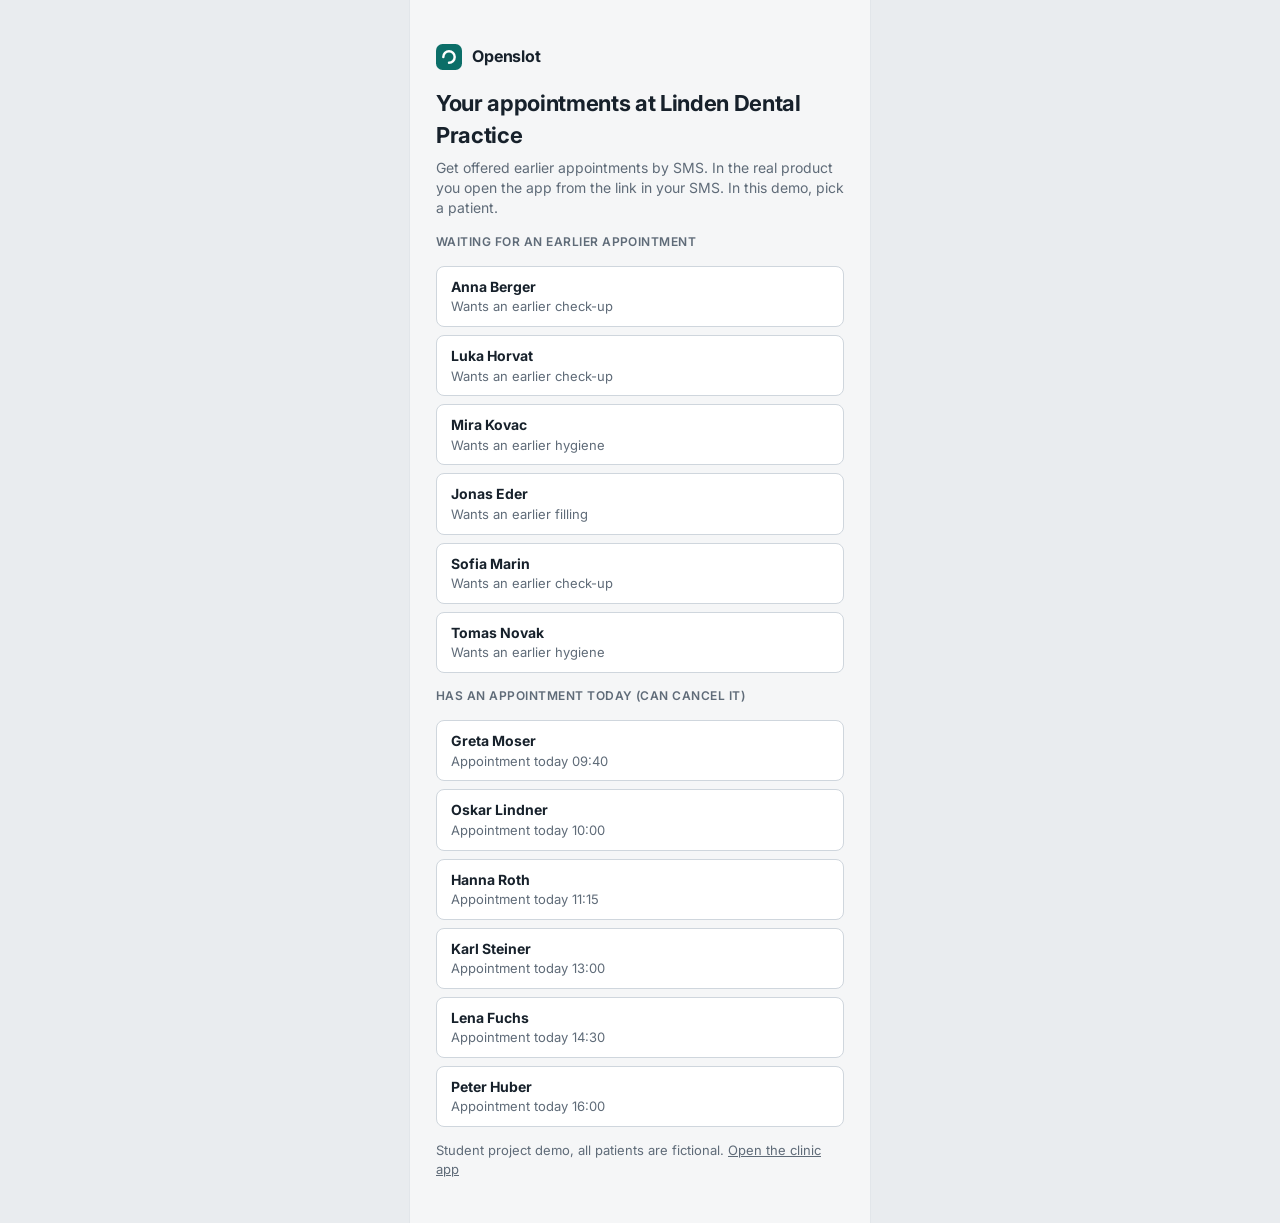
==== patient.html @ 6c864e4a "Openslot v2: staff and patient apps, roles, live sync, offers with expiry, settings, audit log Co-Au" ====
<!doctype html>
<html lang="en">
<head>
  <meta charset="utf-8">
  <meta name="viewport" content="width=device-width, initial-scale=1">
  <title>Openslot · Patient app (demo)</title>
  <meta name="description" content="Openslot patient app demo. All data is fictional.">
  <link rel="icon" href="data:image/svg+xml,%3Csvg xmlns='http://www.w3.org/2000/svg' viewBox='0 0 32 32'%3E%3Crect width='32' height='32' rx='8' fill='%230b6e68'/%3E%3Cpath d='M9 16a7 7 0 1 1 7 7' fill='none' stroke='white' stroke-width='3' stroke-linecap='round'/%3E%3C/svg%3E">
  <link rel="preconnect" href="https://fonts.googleapis.com"><link rel="preconnect" href="https://fonts.gstatic.com" crossorigin>
  <link href="https://fonts.googleapis.com/css2?family=Inter:wght@400;500;600;700&display=swap" rel="stylesheet">
  <link rel="stylesheet" href="styles.css">
</head>
<body class="patient">
  <div id="app"></div>
  <script src="core.js"></script>
  <script src="patient.js"></script>
</body>
</html>
---- styles.css ----
:root{
  --bg:#f5f6f7; --surface:#ffffff; --ink:#17212b; --muted:#5f6b78; --line:#e2e6ea; --line-strong:#cfd6dd;
  --brand:#0b6e68; --brand-ink:#08504c; --brand-bg:#e7f3f1;
  --warn:#8a5200; --warn-bg:#fff3dc; --bad:#a63a2f; --bad-bg:#fdeceb; --ok:#14683a; --ok-bg:#e6f4ea; --info:#1d4ed8; --info-bg:#e8effe;
  --radius:8px; --shadow:0 1px 2px rgba(16,24,40,.05);
  --font:"Inter",system-ui,-apple-system,"Segoe UI",Roboto,Helvetica,Arial,sans-serif;
}
*{box-sizing:border-box}
html,body{margin:0}
body{font-family:var(--font);background:var(--bg);color:var(--ink);font-size:14px;line-height:1.45;-webkit-font-smoothing:antialiased}
h1,h2,h3,p{margin:0}
button{font:inherit;color:inherit}
a{color:inherit}
.muted{color:var(--muted);font-weight:400}
.skip{position:absolute;left:-999px;top:8px;background:var(--ink);color:#fff;padding:8px 12px;border-radius:6px;z-index:100}
.skip:focus{left:8px}
:focus-visible{outline:2px solid var(--brand);outline-offset:2px;border-radius:4px}

/* top bar */
.topbar{height:56px;background:var(--surface);border-bottom:1px solid var(--line);display:flex;align-items:center;justify-content:space-between;padding:0 20px;position:sticky;top:0;z-index:20}
.brand{display:flex;align-items:center;gap:10px;min-width:0}
.logo{width:26px;height:26px;color:var(--brand);flex:none}
.wordmark{font-weight:700;font-size:16px;letter-spacing:-.01em}
.divider{width:1px;height:20px;background:var(--line-strong);margin:0 4px}
.clinic{font-weight:600;white-space:nowrap;overflow:hidden;text-overflow:ellipsis}
.topbar-right{display:flex;align-items:center;gap:12px}
.clock{font-variant-numeric:tabular-nums;color:var(--muted);font-weight:500}
.demo-tag{background:var(--warn-bg);color:var(--warn);border:1px solid #f0d9a8;padding:3px 10px;border-radius:999px;font-size:12px;font-weight:600;white-space:nowrap}

/* layout */
.shell{display:grid;grid-template-columns:220px 1fr;min-height:calc(100vh - 56px)}
.nav{background:var(--surface);border-right:1px solid var(--line);padding:16px 12px;display:flex;flex-direction:column;gap:2px}
.nav a{display:flex;align-items:center;gap:10px;padding:9px 12px;border-radius:var(--radius);text-decoration:none;font-weight:500;color:var(--muted);border-left:3px solid transparent}
.nav a svg{width:18px;height:18px;fill:none;stroke:currentColor;stroke-width:1.8;stroke-linecap:round;stroke-linejoin:round;flex:none}
.nav a:hover{background:#f1f3f5;color:var(--ink)}
.nav a[aria-current="page"]{background:var(--brand-bg);color:var(--brand-ink);border-left-color:var(--brand);font-weight:600}
.nav-note{margin-top:auto;font-size:12px;color:var(--muted);padding:12px 12px 0;border-top:1px solid var(--line)}
main{padding:28px 32px 56px;max-width:1380px;width:100%;outline:none}
.page-head{display:flex;align-items:flex-end;justify-content:space-between;gap:16px;margin-bottom:20px;flex-wrap:wrap}
.page-head h1{font-size:22px;letter-spacing:-.015em;font-weight:700}
.page-head p{color:var(--muted);margin-top:4px;max-width:62ch}

/* components */
.card{background:var(--surface);border:1px solid var(--line);border-radius:var(--radius);box-shadow:var(--shadow)}
.card-head{padding:14px 18px;border-bottom:1px solid var(--line);display:flex;justify-content:space-between;align-items:center;gap:12px}
.card-head h2{font-size:15px;font-weight:600}
.card-body{padding:18px}
.btn{border:1px solid var(--line-strong);background:var(--surface);padding:7px 14px;border-radius:var(--radius);font-weight:600;cursor:pointer;line-height:1.2}
.btn:hover{background:#f4f6f8}
.btn.primary{background:var(--brand);border-color:var(--brand);color:#fff}
.btn.primary:hover{background:var(--brand-ink)}
.btn.danger{color:var(--bad);border-color:#e7b9b4}
.btn.danger:hover{background:var(--bad-bg)}
.btn.ghost{border-color:transparent;color:var(--muted)}
.btn.ghost:hover{background:#eef0f2;color:var(--ink)}
.btn.small{padding:5px 10px;font-size:13px}
.btn[disabled]{opacity:.5;cursor:not-allowed}
.chip{display:inline-flex;align-items:center;gap:5px;padding:2px 9px;border-radius:999px;font-size:12px;font-weight:600;white-space:nowrap}
.chip.ok{background:var(--ok-bg);color:var(--ok)}
.chip.bad{background:var(--bad-bg);color:var(--bad)}
.chip.warn{background:var(--warn-bg);color:var(--warn)}
.chip.info{background:var(--info-bg);color:var(--info)}
.chip.neutral{background:#eef0f2;color:var(--muted)}
.chip.brand{background:var(--brand-bg);color:var(--brand-ink)}

/* tables */
table{border-collapse:collapse;width:100%}
th{text-align:left;font-size:12px;font-weight:600;color:var(--muted);padding:10px 18px;border-bottom:1px solid var(--line);background:#fafbfc;white-space:nowrap}
td{padding:12px 18px;border-bottom:1px solid var(--line);vertical-align:middle}
tr:last-child td{border-bottom:0}
tbody tr.row-sel{background:var(--brand-bg)}
tbody tr.clickable{cursor:pointer}
tbody tr.clickable:hover{background:#f7f9fa}
td.num,th.num{text-align:right;font-variant-numeric:tabular-nums}
.time{font-variant-numeric:tabular-nums;font-weight:600}
.dim{color:var(--muted)}
.table-wrap{overflow-x:auto}

/* today layout */
.split{display:grid;grid-template-columns:minmax(0,1fr) 420px;gap:20px;align-items:start}
.panel{position:sticky;top:76px}
.empty{padding:36px 24px;text-align:center;color:var(--muted)}
.empty h3{color:var(--ink);font-size:15px;margin-bottom:6px}
.slot-summary{display:grid;grid-template-columns:repeat(3,1fr);gap:12px;padding:16px 18px;border-bottom:1px solid var(--line)}
.kv span{display:block;font-size:12px;color:var(--muted);font-weight:500}
.kv strong{font-size:15px}
.section-title{font-size:12px;font-weight:600;color:var(--muted);text-transform:uppercase;letter-spacing:.04em;padding:14px 18px 8px}
.cand{display:grid;grid-template-columns:28px 1fr;gap:12px;padding:12px 18px;border-top:1px solid var(--line)}
.cand:first-of-type{border-top:0}
.rank{width:26px;height:26px;border-radius:50%;background:var(--brand-bg);color:var(--brand-ink);display:grid;place-items:center;font-weight:700;font-size:13px}
.cand.out .rank{background:#eef0f2;color:var(--muted)}
.cand-name{font-weight:600;display:flex;gap:8px;align-items:center;flex-wrap:wrap}
.cand-meta{color:var(--muted);font-size:13px;margin-top:2px}
.checks{display:flex;gap:6px;flex-wrap:wrap;margin-top:8px}
.panel-actions{padding:14px 18px;border-top:1px solid var(--line);display:flex;gap:10px;flex-wrap:wrap;background:#fafbfc;border-radius:0 0 var(--radius) var(--radius)}
.banner{margin:16px 18px;padding:12px 14px;border-radius:var(--radius);font-weight:500}
.banner.ok{background:var(--ok-bg);color:var(--ok)}
.banner.bad{background:var(--bad-bg);color:var(--bad)}
.banner.info{background:var(--info-bg);color:var(--info)}
.timeline{list-style:none;margin:0;padding:6px 18px 16px}
.timeline li{display:grid;grid-template-columns:52px 1fr;gap:8px;padding:6px 0;font-size:13px}
.timeline .t{color:var(--muted);font-variant-numeric:tabular-nums}

/* phone */
.phone-wrap{padding:18px;display:flex;justify-content:center;background:#fafbfc;border-bottom:1px solid var(--line)}
.phone{width:260px;background:#101820;border-radius:30px;padding:12px 10px 18px;box-shadow:0 8px 24px rgba(16,24,40,.18)}
.phone-notch{width:70px;height:6px;background:#2a3541;border-radius:4px;margin:0 auto 10px}
.phone-screen{background:#f2f4f6;border-radius:20px;padding:14px 12px;min-height:180px}
.phone-from{font-size:11px;color:var(--muted);text-align:center;margin-bottom:8px}
.sms{background:#fff;border:1px solid var(--line);border-radius:14px 14px 14px 4px;padding:10px 12px;font-size:13px;line-height:1.4}
.sms.reply{background:var(--brand);color:#fff;border-color:var(--brand);border-radius:14px 14px 4px 14px;margin:8px 0 0 36px;text-align:right}
.sms.reply.no{background:#5f6b78;border-color:#5f6b78}

/* rules */
.rule{display:grid;grid-template-columns:36px 1fr auto;gap:14px;align-items:center;padding:16px 18px;border-top:1px solid var(--line)}
.rule:first-child{border-top:0}
.rule .n{width:28px;height:28px;border-radius:50%;background:var(--brand-bg);color:var(--brand-ink);display:grid;place-items:center;font-weight:700}
.rule.off .n{background:#eef0f2;color:var(--muted)}
.rule h3{font-size:14.5px;font-weight:600}
.rule p{color:var(--muted);margin-top:2px;max-width:60ch}
.rule-ctrl{display:flex;gap:6px;align-items:center}
.switch{position:relative;width:38px;height:22px;flex:none}
.switch input{position:absolute;inset:0;opacity:0;margin:0;cursor:pointer}
.switch span{position:absolute;inset:0;background:#cdd4db;border-radius:999px;transition:background .15s}
.switch span::after{content:"";position:absolute;top:3px;left:3px;width:16px;height:16px;background:#fff;border-radius:50%;transition:transform .15s;box-shadow:0 1px 2px rgba(0,0,0,.2)}
.switch input:checked + span{background:var(--brand)}
.switch input:checked + span::after{transform:translateX(16px)}
.switch input:focus-visible + span{outline:2px solid var(--brand);outline-offset:2px}
.fixed-list{list-style:none;margin:0;padding:6px 18px 14px}
.fixed-list li{padding:8px 0;display:flex;gap:10px;align-items:flex-start;border-top:1px solid var(--line)}
.fixed-list li:first-child{border-top:0}
.tick{color:var(--brand);font-weight:700}
.two-col{display:grid;grid-template-columns:minmax(0,1.5fr) minmax(0,1fr);gap:20px;align-items:start}
.two-col.even{grid-template-columns:minmax(0,1fr) minmax(0,1fr)}
.log td{white-space:nowrap}

/* availability grid */
.mini{display:inline-grid;grid-template-columns:repeat(5,14px);gap:3px}
.mini i{display:block;width:14px;height:14px;border-radius:3px;background:#e7eaee}
.mini i.on{background:var(--brand)}
.mini-legend{display:flex;gap:6px;font-size:11px;color:var(--muted)}
.avail{display:grid;grid-template-columns:90px repeat(5,1fr);gap:6px;align-items:center}
.avail .h{font-size:12px;font-weight:600;color:var(--muted);text-align:center}
.avail .r{font-size:13px;font-weight:500}
.avail .r small{display:block;color:var(--muted);font-weight:400;font-size:11px}
.avail button{height:36px;border-radius:6px;border:1px solid var(--line-strong);background:#fff;cursor:pointer;font-weight:600;color:var(--muted)}
.avail button[aria-pressed="true"]{background:var(--brand);border-color:var(--brand);color:#fff}
.field{display:flex;flex-direction:column;gap:6px;margin-top:18px}
.field label{font-weight:600;font-size:13px}
select,input[type=search]{font:inherit;padding:8px 10px;border:1px solid var(--line-strong);border-radius:var(--radius);background:#fff;min-width:0}
.toolbar{display:flex;gap:10px;flex-wrap:wrap;align-items:center;padding:12px 18px;border-bottom:1px solid var(--line)}
.seg{display:inline-flex;border:1px solid var(--line-strong);border-radius:var(--radius);overflow:hidden}
.seg button{border:0;background:#fff;padding:6px 12px;cursor:pointer;font-weight:500;color:var(--muted);border-right:1px solid var(--line-strong)}
.seg button:last-child{border-right:0}
.seg button[aria-pressed="true"]{background:var(--brand-bg);color:var(--brand-ink);font-weight:600}

/* drawer */
.scrim{position:fixed;inset:0;background:rgba(16,24,40,.35);z-index:40}
.drawer{position:fixed;right:0;top:0;bottom:0;width:min(520px,100%);background:#fff;z-index:50;box-shadow:-8px 0 24px rgba(16,24,40,.15);display:flex;flex-direction:column}
.drawer-head{padding:18px 22px;border-bottom:1px solid var(--line);display:flex;justify-content:space-between;gap:12px;align-items:flex-start}
.drawer-head h2{font-size:17px}
.drawer-body{padding:20px 22px;overflow:auto;flex:1}
.drawer-foot{padding:14px 22px;border-top:1px solid var(--line);display:flex;justify-content:flex-end;gap:10px}
.note{font-size:13px;color:var(--muted);margin-top:14px}

/* recovery */
.kpis{display:grid;grid-template-columns:repeat(6,minmax(0,1fr));gap:14px;margin-bottom:20px}
.kpi{padding:16px 18px}
.kpi span{display:block;font-size:12px;color:var(--muted);font-weight:500}
.kpi strong{display:block;font-size:26px;letter-spacing:-.02em;margin-top:4px;font-variant-numeric:tabular-nums}
.kpi small{color:var(--muted);font-size:12px}
.chart{padding:8px 18px 18px}
.chart svg{width:100%;height:auto;display:block}
.chart text{font-family:var(--font)}

@media (max-width:1180px){
  .kpis{grid-template-columns:repeat(3,minmax(0,1fr))}
  .split{grid-template-columns:1fr}
  .panel{position:static}
  .two-col{grid-template-columns:1fr}
}
@media (max-width:820px){
  .shell{grid-template-columns:1fr}
  .nav{flex-direction:row;overflow-x:auto;border-right:0;border-bottom:1px solid var(--line);padding:8px 10px}
  .nav a{border-left:0;border-bottom:3px solid transparent;border-radius:6px;white-space:nowrap}
  .nav a[aria-current="page"]{border-bottom-color:var(--brand)}
  .nav-note{display:none}
  main{padding:20px 16px 48px}
  .topbar{padding:0 14px}
  .clinic,.divider,.clock{display:none}
  .kpis{grid-template-columns:repeat(2,minmax(0,1fr))}
  .demo-tag{font-size:11px;padding:3px 8px}
  .rule{grid-template-columns:32px 1fr}
  .rule-ctrl{grid-column:2}
}
@media (prefers-reduced-motion:reduce){*{transition:none!important}}

/* ---------- v2 additions ---------- */
input[type=email],input[type=password],input[type=text],input:not([type]),textarea{font:inherit;padding:9px 11px;border:1px solid var(--line-strong);border-radius:var(--radius);background:#fff;width:100%;min-width:0}
textarea{resize:vertical}
.btn.block{display:block;width:100%}
.btn.big{padding:12px 18px;font-size:15px}
.nowrap{white-space:nowrap}
.plain{margin:0;padding-left:18px;color:var(--ink)}.plain li{margin:6px 0}
.switch-row{display:flex;gap:12px;align-items:flex-start;cursor:pointer;font-weight:500}
.switch-row .switch{margin-top:2px}
.tool-row{display:flex;gap:8px;flex-wrap:wrap;margin:14px 0 6px}
.drawer.small{width:min(380px,100%)}
.banner.warn{background:var(--warn-bg);color:var(--warn)}
.page-head + .banner{margin:0 0 18px}
.form{display:flex;flex-direction:column;gap:2px}

/* login */
.login{min-height:100vh;display:grid;place-items:center;padding:24px;background:linear-gradient(180deg,#eef3f3,#f5f6f7)}
.login-card,.pt-login{background:#fff;border:1px solid var(--line);border-radius:12px;box-shadow:0 10px 30px rgba(16,24,40,.08);padding:32px;width:min(440px,100%)}
.login-card h1,.pt-login h1{font-size:22px;letter-spacing:-.015em;margin:18px 0 6px}
.login-brand{display:flex;align-items:center;gap:10px}
.login form{display:flex;flex-direction:column;gap:8px;margin-top:20px}
.login form label{font-weight:600;font-size:13px;margin-top:6px}
.login form .btn{margin-top:14px}
.demo-accounts{margin-top:24px;padding-top:6px;border-top:1px solid var(--line)}
.acct{display:flex;flex-direction:column;align-items:flex-start;width:100%;text-align:left;padding:10px 14px;border:1px solid var(--line-strong);border-radius:var(--radius);background:#fff;cursor:pointer;margin-top:8px}
.acct:hover{background:var(--brand-bg);border-color:var(--brand)}
.acct span{color:var(--muted);font-size:13px}

/* topbar user */
.user{display:flex;align-items:center;gap:10px;padding-left:12px;border-left:1px solid var(--line)}
.avatar{width:30px;height:30px;border-radius:50%;background:var(--brand-bg);color:var(--brand-ink);display:grid;place-items:center;font-weight:700;font-size:12px}
.user-t{display:flex;flex-direction:column;line-height:1.2}.user-t strong{font-size:13px}.user-t span{font-size:12px;color:var(--muted)}
.badge{margin-left:auto;background:var(--warn);color:#fff;border-radius:999px;font-size:11px;font-weight:700;padding:1px 7px}

/* tiles */
.tiles{display:grid;grid-template-columns:repeat(4,minmax(0,1fr));gap:14px;margin-bottom:18px}
.tile{padding:14px 18px;display:flex;justify-content:space-between;align-items:center}
.tile span{color:var(--muted);font-weight:500}.tile strong{font-size:24px;font-variant-numeric:tabular-nums}
.tile.hot{border-color:#e9c98d;background:var(--warn-bg)}

/* schedule */
.sched-card .card-head{border-bottom:1px solid var(--line)}
.sched{display:grid;grid-template-columns:52px 1fr 1fr;padding:0 12px 14px}
.sched-head{height:34px;display:flex;align-items:center;justify-content:center;font-weight:600;font-size:13px;color:var(--muted)}
.sched-body{position:relative;border-left:1px solid var(--line)}
.sched-axis .sched-body{border-left:0}
.sched-axis span{position:absolute;right:8px;font-size:11px;color:var(--muted);font-variant-numeric:tabular-nums}
.hline{position:absolute;left:0;right:0;border-top:1px solid #eef0f2}
.sched-col{min-width:0}
.blk{position:absolute;left:6px;right:6px;border:1px solid var(--line-strong);border-left:4px solid var(--info);background:#fff;border-radius:6px;padding:3px 8px;text-align:left;cursor:pointer;display:flex;flex-direction:row;gap:8px;align-items:flex-start;overflow:hidden;line-height:1.25}
.blk-main{display:flex;flex-direction:column;min-width:0}
.blk:hover{background:#f7f9fb}
.blk-t{font-size:11px;color:var(--muted);font-variant-numeric:tabular-nums;font-weight:600}
.blk-n{font-weight:600;font-size:13px;white-space:nowrap;overflow:hidden;text-overflow:ellipsis}
.blk-s{font-size:12px;color:var(--muted);white-space:nowrap;overflow:hidden;text-overflow:ellipsis}
.blk.done{background:#f3f4f6;border-left-color:#aab2bb;color:var(--muted)}
.blk.cancelled{background:var(--warn-bg);border-color:#e9c98d;border-left-color:var(--warn)}
.blk.cancelled.pending{background:var(--info-bg);border-color:#b8c9f5;border-left-color:var(--info)}
.blk.refilled{background:var(--ok-bg);border-color:#b6dcc3;border-left-color:var(--ok)}
.blk.unfilled{background:var(--bad-bg);border-color:#efc4c0;border-left-color:var(--bad)}
.blk.sel{outline:2px solid var(--brand);outline-offset:1px}
.nowline{position:absolute;left:-4px;right:0;border-top:2px solid #d4503f;z-index:3;pointer-events:none}
.sched-axis .nowpill{background:#d4503f;color:#fff;font-size:10px;font-weight:700;padding:1px 5px;border-radius:4px;right:4px;z-index:4}
.offers{list-style:none;margin:0;padding:0 18px 8px}
.offers li{display:flex;justify-content:space-between;gap:10px;padding:9px 0;border-top:1px solid var(--line);flex-wrap:wrap}
.offers li:first-child{border-top:0}
.sms-peek{padding:0 18px 6px}
.sms-peek .sms{margin-top:6px}

/* modal and forms */
.modal{position:fixed;left:50%;top:50%;transform:translate(-50%,-50%);width:min(460px,calc(100% - 24px));background:#fff;border-radius:12px;z-index:50;padding:24px;box-shadow:0 20px 50px rgba(16,24,40,.25)}
.modal h2{font-size:18px;margin-bottom:14px}
.modal form{display:flex;flex-direction:column;gap:8px}
.modal label{font-weight:600;font-size:13px}
fieldset{border:1px solid var(--line);border-radius:var(--radius);padding:8px 12px;margin:6px 0}
legend{font-weight:600;font-size:13px;padding:0 6px}
label.check{display:flex;gap:8px;align-items:flex-start;font-weight:500;margin:4px 0}
label.check input{margin-top:3px}
label.consent{background:var(--brand-bg);padding:10px 12px;border-radius:var(--radius);margin-top:6px}
.modal-foot{display:flex;justify-content:flex-end;gap:10px;margin-top:16px}
.toast{position:fixed;left:50%;bottom:24px;transform:translateX(-50%);background:var(--ink);color:#fff;padding:10px 18px;border-radius:999px;font-weight:500;z-index:80;box-shadow:0 8px 24px rgba(16,24,40,.3)}

/* patient app */
body.patient{background:#e9ecef}
.pt-wrap{max-width:460px;margin:0 auto;min-height:100vh;background:var(--bg);display:flex;flex-direction:column;box-shadow:0 0 0 1px var(--line)}
.pt-top{height:54px;background:#fff;border-bottom:1px solid var(--line);display:flex;align-items:center;justify-content:space-between;padding:0 14px;position:sticky;top:0;z-index:10}
.pt-main{padding:18px 16px 96px;flex:1}
.pt-h{font-size:22px;letter-spacing:-.015em;margin-bottom:12px}
.pt-card{background:#fff;border:1px solid var(--line);border-radius:12px;padding:16px;margin-bottom:12px;box-shadow:var(--shadow)}
.pt-card h3{font-size:16px;margin:8px 0 4px}
.pt-card p{margin:4px 0;color:var(--ink)}
.pt-card.offer{border:2px solid var(--brand);background:linear-gradient(#fff,#f3faf9)}
.pt-card.ok{background:var(--ok-bg);border-color:#b6dcc3}
.pt-actions{display:flex;gap:10px;flex-wrap:wrap;margin-top:14px}
.pt-actions .btn.big{flex:1;min-width:140px}
.countdown{color:var(--warn)}
.days{display:flex;gap:6px;margin:6px 0 12px}
.days span{padding:3px 9px;border-radius:999px;background:#eef0f2;color:var(--muted);font-size:12px;font-weight:600}
.days span.on{background:var(--brand-bg);color:var(--brand-ink)}
.pt-tabs{position:fixed;bottom:0;left:50%;transform:translateX(-50%);width:min(460px,100%);background:#fff;border-top:1px solid var(--line);display:flex;z-index:20}
.pt-tabs a{flex:1;display:flex;flex-direction:column;align-items:center;gap:3px;padding:9px 4px 11px;text-decoration:none;color:var(--muted);font-size:11.5px;font-weight:600}
.pt-tabs a svg{width:22px;height:22px;fill:none;stroke:currentColor;stroke-width:1.8;stroke-linecap:round;stroke-linejoin:round}
.pt-tabs a[aria-current="page"]{color:var(--brand-ink)}
.sms-row{margin-bottom:14px}
.sms-row .dim{display:block;font-size:12px;margin-bottom:4px}
.sms-row .btn{margin-top:8px}
.pt-login{margin:24px auto;box-shadow:none;border:0;background:transparent;padding:20px 16px}
.pt-wrap .avail{grid-template-columns:78px repeat(5,1fr)}
.pt-wrap .avail button{height:44px}
.muted{color:var(--muted)}

@media (max-width:1180px){.tiles{grid-template-columns:repeat(2,minmax(0,1fr))}}
@media (max-width:820px){.user-t{display:none}.sched{grid-template-columns:44px 1fr 1fr;padding:0 6px 10px}}

a.btn{text-decoration:none;display:inline-block}
@media (max-width:820px){.topbar .demo-tag{display:none}.topbar-right{gap:6px}.topbar .btn{white-space:nowrap}.wordmark{white-space:nowrap}}
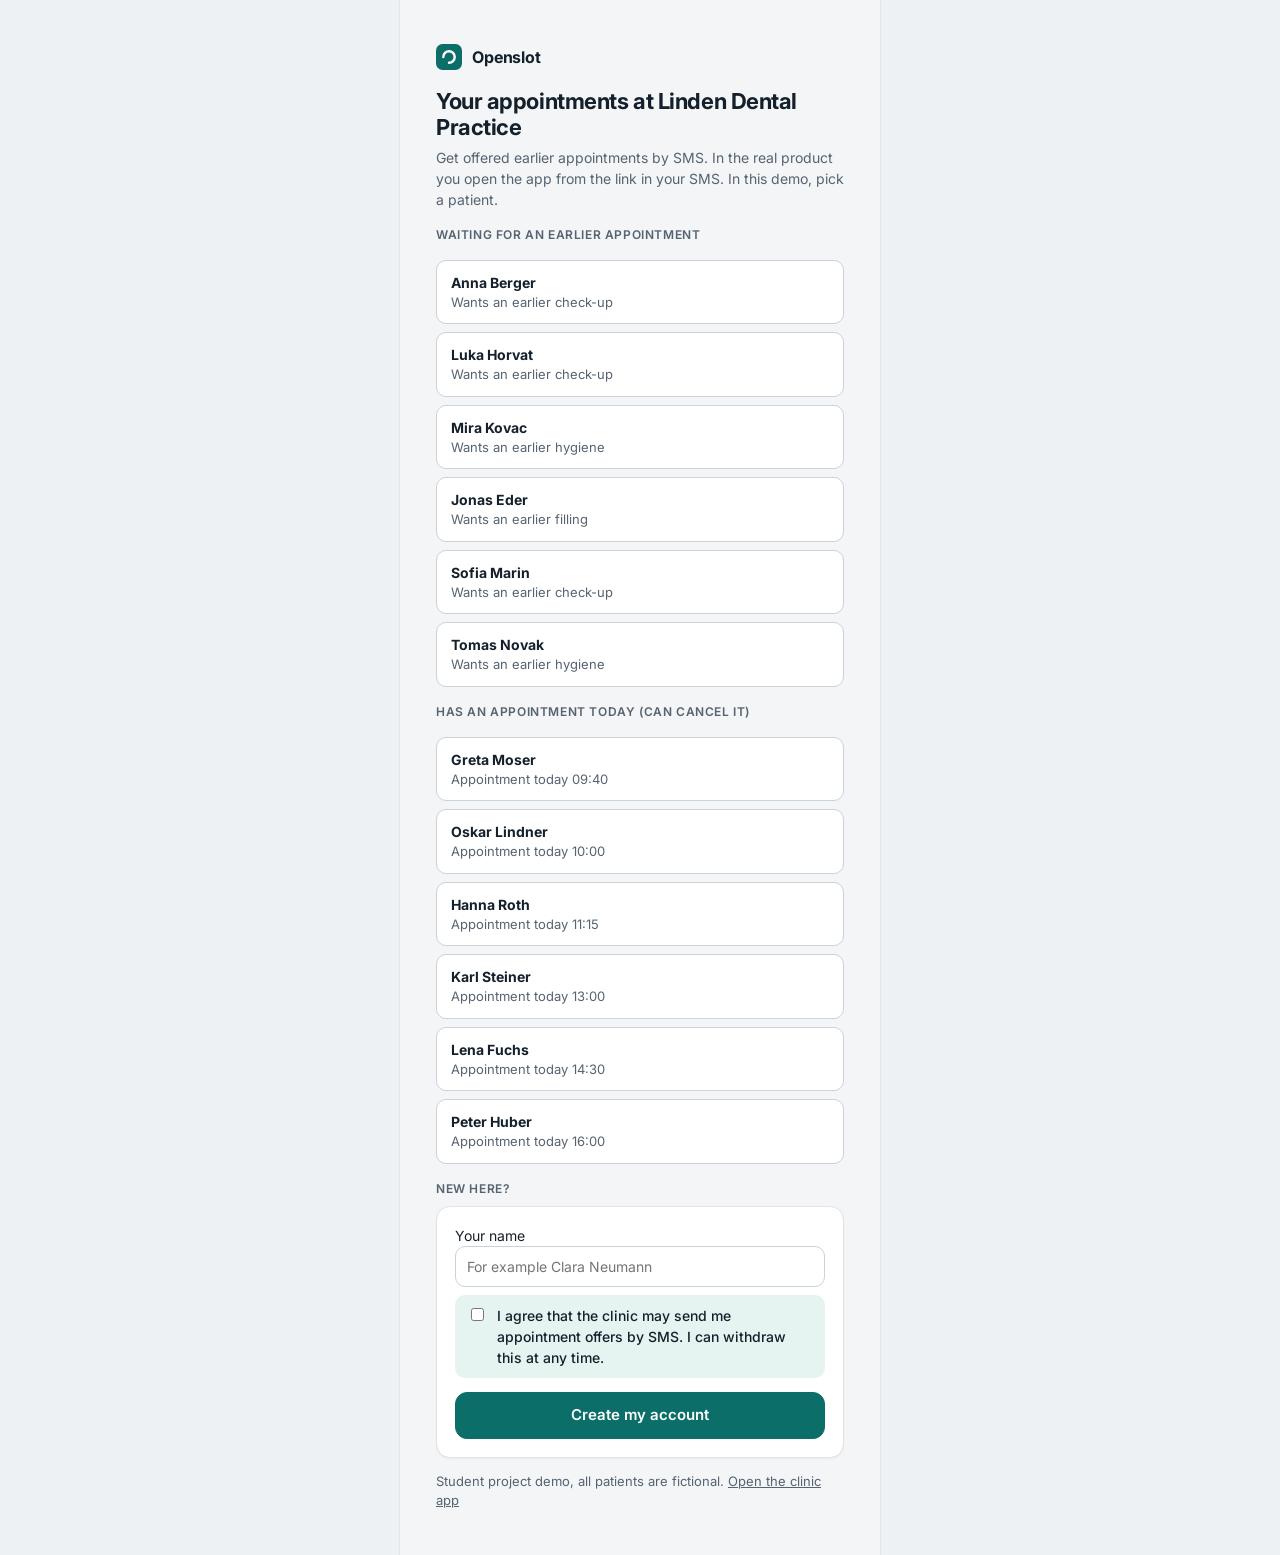
==== commit a1ef86e1: "Openslot v5: design system with dark mode, progress stepper, live-change highlight, phone tab bar, t" ====
--- a/patient.html
+++ b/patient.html
@@ -2,7 +2,9 @@
 <html lang="en">
 <head>
   <meta charset="utf-8">
-  <meta name="viewport" content="width=device-width, initial-scale=1">
+  <meta name="viewport" content="width=device-width, initial-scale=1, viewport-fit=cover">
+  <meta name="theme-color" content="#0b6e68">
+  <script>try{var t=localStorage.getItem('openslot-theme');if(t)document.documentElement.dataset.theme=t}catch(e){}</script>
   <title>Openslot · Patient app (demo)</title>
   <meta name="description" content="Openslot patient app demo. All data is fictional.">
   <link rel="icon" href="data:image/svg+xml,%3Csvg xmlns='http://www.w3.org/2000/svg' viewBox='0 0 32 32'%3E%3Crect width='32' height='32' rx='8' fill='%230b6e68'/%3E%3Cpath d='M9 16a7 7 0 1 1 7 7' fill='none' stroke='white' stroke-width='3' stroke-linecap='round'/%3E%3C/svg%3E">
@@ -12,6 +14,7 @@
 </head>
 <body class="patient">
   <div id="app"></div>
+  <script src="config.js"></script>
   <script src="core.js"></script>
   <script src="patient.js"></script>
 </body>
--- a/styles.css
+++ b/styles.css
@@ -1,313 +1,429 @@
+/* Openslot demo styles. Tokens first, then base, layout, components, patient app, responsive, dark mode. */
 :root{
-  --bg:#f5f6f7; --surface:#ffffff; --ink:#17212b; --muted:#5f6b78; --line:#e2e6ea; --line-strong:#cfd6dd;
-  --brand:#0b6e68; --brand-ink:#08504c; --brand-bg:#e7f3f1;
-  --warn:#8a5200; --warn-bg:#fff3dc; --bad:#a63a2f; --bad-bg:#fdeceb; --ok:#14683a; --ok-bg:#e6f4ea; --info:#1d4ed8; --info-bg:#e8effe;
-  --radius:8px; --shadow:0 1px 2px rgba(16,24,40,.05);
+  --bg:#f3f5f6; --surface:#ffffff; --surface-2:#f8f9fa; --surface-3:#eef1f3;
+  --ink:#14202b; --muted:#566371; --line:#e1e5e9; --line-strong:#cbd2d9;
+  --brand:#0b6e68; --brand-strong:#084f4b; --brand-soft:#e5f3f1; --on-brand:#ffffff;
+  --info:#1d4ed8; --info-soft:#e8effe; --ok:#12733b; --ok-soft:#e3f4ea; --warn:#8a5200; --warn-soft:#fff3dc; --bad:#b3392e; --bad-soft:#fdecea;
+  --warn-line:#ecd29b; --info-line:#bccbf3; --ok-line:#b4dcc3; --bad-line:#f0c3be;
+  --now:#d4503f; --chart:#8fc4bf; --chart-live:#0b6e68;
+  --r-sm:6px; --r:10px; --r-lg:14px;
+  --shadow:0 1px 2px rgba(16,24,40,.05); --shadow-lg:0 12px 32px rgba(16,24,40,.16);
   --font:"Inter",system-ui,-apple-system,"Segoe UI",Roboto,Helvetica,Arial,sans-serif;
-}
+  --ease:cubic-bezier(.2,.7,.2,1);
+  color-scheme:light;
+}
+@media (prefers-color-scheme:dark){:root:not([data-theme="light"]){
+  --bg:#0e1418; --surface:#151d23; --surface-2:#1a242b; --surface-3:#212d35;
+  --ink:#e8edf1; --muted:#97a5b1; --line:#25313a; --line-strong:#364652;
+  --brand:#3bb8ac; --brand-strong:#66d3c8; --brand-soft:#123532; --on-brand:#04201d;
+  --info:#8aa9ff; --info-soft:#17244a; --ok:#5fcf8c; --ok-soft:#12301f; --warn:#f2bb66; --warn-soft:#38290b; --bad:#ff8c80; --bad-soft:#3a1916;
+  --warn-line:#5b4415; --info-line:#2b3d73; --ok-line:#1f5233; --bad-line:#6a2a25;
+  --now:#ff6b57; --chart:#2a6f69; --chart-live:#3bb8ac;
+  --shadow:0 1px 2px rgba(0,0,0,.4); --shadow-lg:0 12px 32px rgba(0,0,0,.55); color-scheme:dark;
+}}
+:root[data-theme="dark"]{
+  --bg:#0e1418; --surface:#151d23; --surface-2:#1a242b; --surface-3:#212d35;
+  --ink:#e8edf1; --muted:#97a5b1; --line:#25313a; --line-strong:#364652;
+  --brand:#3bb8ac; --brand-strong:#66d3c8; --brand-soft:#123532; --on-brand:#04201d;
+  --info:#8aa9ff; --info-soft:#17244a; --ok:#5fcf8c; --ok-soft:#12301f; --warn:#f2bb66; --warn-soft:#38290b; --bad:#ff8c80; --bad-soft:#3a1916;
+  --warn-line:#5b4415; --info-line:#2b3d73; --ok-line:#1f5233; --bad-line:#6a2a25;
+  --now:#ff6b57; --chart:#2a6f69; --chart-live:#3bb8ac;
+  --shadow:0 1px 2px rgba(0,0,0,.4); --shadow-lg:0 12px 32px rgba(0,0,0,.55); color-scheme:dark;
+}
+
+/* ---------- base ---------- */
 *{box-sizing:border-box}
 html,body{margin:0}
-body{font-family:var(--font);background:var(--bg);color:var(--ink);font-size:14px;line-height:1.45;-webkit-font-smoothing:antialiased}
+body{font-family:var(--font);background:var(--bg);color:var(--ink);font-size:14px;line-height:1.5;-webkit-font-smoothing:antialiased;text-rendering:optimizeLegibility}
 h1,h2,h3,p{margin:0}
-button{font:inherit;color:inherit}
+h1{font-size:24px;line-height:1.2;letter-spacing:-.02em;font-weight:700}
+h2{letter-spacing:-.01em}
+button,input,select,textarea{font:inherit;color:inherit}
 a{color:inherit}
 .muted{color:var(--muted);font-weight:400}
-.skip{position:absolute;left:-999px;top:8px;background:var(--ink);color:#fff;padding:8px 12px;border-radius:6px;z-index:100}
+.dim{color:var(--muted)}
+.nowrap{white-space:nowrap}
+.skip{position:absolute;left:-999px;top:8px;background:var(--ink);color:var(--bg);padding:8px 12px;border-radius:var(--r-sm);z-index:200}
 .skip:focus{left:8px}
 :focus-visible{outline:2px solid var(--brand);outline-offset:2px;border-radius:4px}
-
-/* top bar */
-.topbar{height:56px;background:var(--surface);border-bottom:1px solid var(--line);display:flex;align-items:center;justify-content:space-between;padding:0 20px;position:sticky;top:0;z-index:20}
+::selection{background:var(--brand-soft)}
+.num,td.num,th.num{text-align:right;font-variant-numeric:tabular-nums;white-space:nowrap}
+.time{font-variant-numeric:tabular-nums;font-weight:600}
+
+/* ---------- top bar ---------- */
+.topbar{height:58px;background:var(--surface);border-bottom:1px solid var(--line);display:flex;align-items:center;justify-content:space-between;gap:12px;padding:0 20px;position:sticky;top:0;z-index:30}
 .brand{display:flex;align-items:center;gap:10px;min-width:0}
 .logo{width:26px;height:26px;color:var(--brand);flex:none}
-.wordmark{font-weight:700;font-size:16px;letter-spacing:-.01em}
+.wordmark{font-weight:700;font-size:16px;letter-spacing:-.01em;white-space:nowrap}
 .divider{width:1px;height:20px;background:var(--line-strong);margin:0 4px}
 .clinic{font-weight:600;white-space:nowrap;overflow:hidden;text-overflow:ellipsis}
-.topbar-right{display:flex;align-items:center;gap:12px}
-.clock{font-variant-numeric:tabular-nums;color:var(--muted);font-weight:500}
-.demo-tag{background:var(--warn-bg);color:var(--warn);border:1px solid #f0d9a8;padding:3px 10px;border-radius:999px;font-size:12px;font-weight:600;white-space:nowrap}
-
-/* layout */
-.shell{display:grid;grid-template-columns:220px 1fr;min-height:calc(100vh - 56px)}
-.nav{background:var(--surface);border-right:1px solid var(--line);padding:16px 12px;display:flex;flex-direction:column;gap:2px}
-.nav a{display:flex;align-items:center;gap:10px;padding:9px 12px;border-radius:var(--radius);text-decoration:none;font-weight:500;color:var(--muted);border-left:3px solid transparent}
-.nav a svg{width:18px;height:18px;fill:none;stroke:currentColor;stroke-width:1.8;stroke-linecap:round;stroke-linejoin:round;flex:none}
-.nav a:hover{background:#f1f3f5;color:var(--ink)}
-.nav a[aria-current="page"]{background:var(--brand-bg);color:var(--brand-ink);border-left-color:var(--brand);font-weight:600}
+.topbar-right{display:flex;align-items:center;gap:10px}
+.clock{font-variant-numeric:tabular-nums;color:var(--muted);font-weight:500;white-space:nowrap}
+.demo-tag{background:var(--warn-soft);color:var(--warn);border:1px solid var(--warn-line);padding:3px 10px;border-radius:999px;font-size:12px;font-weight:600;white-space:nowrap}
+.sync{font-size:12px;font-weight:600;padding:3px 10px;border-radius:999px;white-space:nowrap;display:inline-flex;gap:6px;align-items:center}
+.sync::before{content:"";width:7px;height:7px;border-radius:50%;background:currentColor}
+.sync.live{background:var(--ok-soft);color:var(--ok)}
+.sync.live::before{animation:pulse 2s infinite}
+.sync.off{background:var(--surface-3);color:var(--muted)}
+.sync.wait{background:var(--info-soft);color:var(--info)}
+.sync.wait::before{animation:pulse .8s infinite}
+.user{display:flex;align-items:center;gap:10px;padding-left:12px;border-left:1px solid var(--line)}
+.avatar{width:30px;height:30px;border-radius:50%;background:var(--brand-soft);color:var(--brand-strong);display:grid;place-items:center;font-weight:700;font-size:12px;flex:none}
+.user-t{display:flex;flex-direction:column;line-height:1.2}.user-t strong{font-size:13px}.user-t span{font-size:12px;color:var(--muted)}
+
+/* ---------- layout ---------- */
+.shell{display:grid;grid-template-columns:232px minmax(0,1fr);min-height:calc(100vh - 58px)}
+.nav{background:var(--surface);border-right:1px solid var(--line);padding:14px 12px;display:flex;flex-direction:column;gap:2px;position:sticky;top:58px;height:calc(100vh - 58px);align-self:start}
+.nav a{display:flex;align-items:center;gap:12px;padding:9px 12px;border-radius:var(--r);text-decoration:none;font-weight:500;color:var(--muted);transition:background .15s,color .15s}
+.nav a svg{width:19px;height:19px;fill:none;stroke:currentColor;stroke-width:1.8;stroke-linecap:round;stroke-linejoin:round;flex:none}
+.nav a:hover{background:var(--surface-3);color:var(--ink)}
+.nav a[aria-current="page"]{background:var(--brand-soft);color:var(--brand-strong);font-weight:600}
+.badge{margin-left:auto;background:var(--warn);color:#fff;border-radius:999px;font-size:11px;font-weight:700;padding:1px 7px;min-width:20px;text-align:center}
 .nav-note{margin-top:auto;font-size:12px;color:var(--muted);padding:12px 12px 0;border-top:1px solid var(--line)}
-main{padding:28px 32px 56px;max-width:1380px;width:100%;outline:none}
-.page-head{display:flex;align-items:flex-end;justify-content:space-between;gap:16px;margin-bottom:20px;flex-wrap:wrap}
-.page-head h1{font-size:22px;letter-spacing:-.015em;font-weight:700}
-.page-head p{color:var(--muted);margin-top:4px;max-width:62ch}
-
-/* components */
-.card{background:var(--surface);border:1px solid var(--line);border-radius:var(--radius);box-shadow:var(--shadow)}
+main{padding:28px 32px 64px;max-width:1400px;width:100%;outline:none;min-width:0}
+.page-head{display:flex;align-items:flex-end;justify-content:space-between;gap:16px;margin-bottom:22px;flex-wrap:wrap}
+.page-head p{color:var(--muted);margin-top:6px;max-width:64ch}
+.split{display:grid;grid-template-columns:minmax(0,1fr) 420px;gap:20px;align-items:start}
+.two-col{display:grid;grid-template-columns:minmax(0,1.5fr) minmax(0,1fr);gap:20px;align-items:start}
+.two-col.even{grid-template-columns:minmax(0,1fr) minmax(0,1fr)}
+.panel{position:sticky;top:78px;scroll-margin-top:72px}
+
+/* ---------- components ---------- */
+.card{background:var(--surface);border:1px solid var(--line);border-radius:var(--r);box-shadow:var(--shadow)}
 .card-head{padding:14px 18px;border-bottom:1px solid var(--line);display:flex;justify-content:space-between;align-items:center;gap:12px}
 .card-head h2{font-size:15px;font-weight:600}
 .card-body{padding:18px}
-.btn{border:1px solid var(--line-strong);background:var(--surface);padding:7px 14px;border-radius:var(--radius);font-weight:600;cursor:pointer;line-height:1.2}
-.btn:hover{background:#f4f6f8}
-.btn.primary{background:var(--brand);border-color:var(--brand);color:#fff}
-.btn.primary:hover{background:var(--brand-ink)}
-.btn.danger{color:var(--bad);border-color:#e7b9b4}
-.btn.danger:hover{background:var(--bad-bg)}
-.btn.ghost{border-color:transparent;color:var(--muted)}
-.btn.ghost:hover{background:#eef0f2;color:var(--ink)}
+.btn{border:1px solid var(--line-strong);background:var(--surface);padding:7px 14px;border-radius:var(--r);font-weight:600;cursor:pointer;line-height:1.25;transition:background .15s,border-color .15s,transform .05s;text-decoration:none;display:inline-block;text-align:center}
+.btn:hover{background:var(--surface-3)}
+.btn:active{transform:translateY(1px)}
+.btn.primary{background:var(--brand);border-color:var(--brand);color:var(--on-brand)}
+.btn.primary:hover{background:var(--brand-strong);border-color:var(--brand-strong)}
+.btn.danger{color:var(--bad);border-color:var(--bad-line)}
+.btn.danger:hover{background:var(--bad-soft)}
+.btn.ghost{border-color:transparent;background:transparent;color:var(--muted)}
+.btn.ghost:hover{background:var(--surface-3);color:var(--ink)}
 .btn.small{padding:5px 10px;font-size:13px}
-.btn[disabled]{opacity:.5;cursor:not-allowed}
+.btn.big{padding:13px 18px;font-size:15px;border-radius:12px}
+.btn.block{display:block;width:100%}
+.btn[disabled]{opacity:.45;cursor:not-allowed;transform:none}
 .chip{display:inline-flex;align-items:center;gap:5px;padding:2px 9px;border-radius:999px;font-size:12px;font-weight:600;white-space:nowrap}
-.chip.ok{background:var(--ok-bg);color:var(--ok)}
-.chip.bad{background:var(--bad-bg);color:var(--bad)}
-.chip.warn{background:var(--warn-bg);color:var(--warn)}
-.chip.info{background:var(--info-bg);color:var(--info)}
-.chip.neutral{background:#eef0f2;color:var(--muted)}
-.chip.brand{background:var(--brand-bg);color:var(--brand-ink)}
+.chip.ok{background:var(--ok-soft);color:var(--ok)}.chip.bad{background:var(--bad-soft);color:var(--bad)}.chip.warn{background:var(--warn-soft);color:var(--warn)}
+.chip.info{background:var(--info-soft);color:var(--info)}.chip.neutral{background:var(--surface-3);color:var(--muted)}.chip.brand{background:var(--brand-soft);color:var(--brand-strong)}
+.banner{margin:16px 18px;padding:12px 14px;border-radius:var(--r);font-weight:500}
+.banner.ok{background:var(--ok-soft);color:var(--ok)}.banner.bad{background:var(--bad-soft);color:var(--bad)}.banner.info{background:var(--info-soft);color:var(--info)}.banner.warn{background:var(--warn-soft);color:var(--warn)}
+.page-head + .banner{margin:0 0 18px}
+.offline-banner{background:var(--warn-soft);color:var(--warn);border-bottom:1px solid var(--warn-line);padding:8px 20px;font-weight:500;font-size:13px;text-align:center}
+.note{font-size:13px;color:var(--muted);margin-top:14px}
+.section-title{font-size:12px;font-weight:600;color:var(--muted);text-transform:uppercase;letter-spacing:.05em;padding:16px 18px 8px}
+.kv span{display:block;font-size:12px;color:var(--muted);font-weight:500}
+.kv strong{font-size:15px}
+.plain{margin:0;padding-left:18px}.plain li{margin:6px 0}
+.form{display:flex;flex-direction:column;gap:2px}
+
+input[type=email],input[type=password],input[type=text],input[type=search],input:not([type]),textarea,select{padding:9px 11px;border:1px solid var(--line-strong);border-radius:var(--r);background:var(--surface);width:100%;min-width:0;transition:border-color .15s,box-shadow .15s}
+select{width:auto}
+.field select,.modal select,.pt-card select{width:100%}
+input:focus,textarea:focus,select:focus{outline:none;border-color:var(--brand);box-shadow:0 0 0 3px var(--brand-soft)}
+textarea{resize:vertical}
+.field{display:flex;flex-direction:column;gap:6px;margin-top:18px}
+.field label,.modal label,.login form label{font-weight:600;font-size:13px}
+fieldset{border:1px solid var(--line);border-radius:var(--r);padding:8px 12px;margin:6px 0}
+legend{font-weight:600;font-size:13px;padding:0 6px}
+label.check{display:flex;gap:10px;align-items:flex-start;font-weight:500;margin:4px 0;font-size:14px}
+label.check input{margin-top:3px;accent-color:var(--brand);width:auto}
+label.consent{background:var(--brand-soft);padding:10px 12px;border-radius:var(--r);margin-top:8px}
+.switch-row{display:flex;gap:12px;align-items:flex-start;cursor:pointer;font-weight:500}
+.switch{position:relative;width:40px;height:23px;flex:none}
+.switch input{position:absolute;inset:0;opacity:0;margin:0;cursor:pointer;width:100%;height:100%}
+.switch span{position:absolute;inset:0;background:var(--line-strong);border-radius:999px;transition:background .15s}
+.switch span::after{content:"";position:absolute;top:3px;left:3px;width:17px;height:17px;background:#fff;border-radius:50%;transition:transform .18s var(--ease);box-shadow:0 1px 2px rgba(0,0,0,.3)}
+.switch input:checked + span{background:var(--brand)}
+.switch input:checked + span::after{transform:translateX(17px)}
+.switch input:focus-visible + span{outline:2px solid var(--brand);outline-offset:2px}
+.switch input:disabled + span{opacity:.5}
 
 /* tables */
+.table-wrap{overflow-x:auto}
 table{border-collapse:collapse;width:100%}
-th{text-align:left;font-size:12px;font-weight:600;color:var(--muted);padding:10px 18px;border-bottom:1px solid var(--line);background:#fafbfc;white-space:nowrap}
+th{text-align:left;font-size:12px;font-weight:600;color:var(--muted);padding:10px 18px;border-bottom:1px solid var(--line);background:var(--surface-2);white-space:nowrap;position:sticky;top:0}
 td{padding:12px 18px;border-bottom:1px solid var(--line);vertical-align:middle}
 tr:last-child td{border-bottom:0}
-tbody tr.row-sel{background:var(--brand-bg)}
-tbody tr.clickable{cursor:pointer}
-tbody tr.clickable:hover{background:#f7f9fa}
-td.num,th.num{text-align:right;font-variant-numeric:tabular-nums}
-.time{font-variant-numeric:tabular-nums;font-weight:600}
-.dim{color:var(--muted)}
-.table-wrap{overflow-x:auto}
-
-/* today layout */
-.split{display:grid;grid-template-columns:minmax(0,1fr) 420px;gap:20px;align-items:start}
-.panel{position:sticky;top:76px}
-.empty{padding:36px 24px;text-align:center;color:var(--muted)}
-.empty h3{color:var(--ink);font-size:15px;margin-bottom:6px}
+tbody tr.clickable{cursor:pointer;transition:background .12s}
+tbody tr.clickable:hover{background:var(--surface-2)}
+tbody tr.row-sel{background:var(--brand-soft)}
+.log td{white-space:nowrap}
+.toolbar{display:flex;gap:10px;flex-wrap:wrap;align-items:center;padding:12px 18px;border-bottom:1px solid var(--line)}
+.toolbar > *{min-width:0}
+.toolbar input[type=search]{width:240px}
+.seg{display:inline-flex;border:1px solid var(--line-strong);border-radius:var(--r);overflow:hidden;background:var(--surface)}
+.seg button{border:0;background:transparent;padding:6px 12px;cursor:pointer;font-weight:500;color:var(--muted);border-right:1px solid var(--line-strong)}
+.seg button:last-child{border-right:0}
+.seg button[aria-pressed="true"]{background:var(--brand-soft);color:var(--brand-strong);font-weight:600}
+.mini{display:inline-grid;grid-template-columns:repeat(5,14px);gap:3px}
+.mini i{display:block;width:14px;height:14px;border-radius:3px;background:var(--surface-3)}
+.mini i.on{background:var(--brand)}
+
+/* tiles and kpis */
+.tiles{display:grid;grid-template-columns:repeat(4,minmax(0,1fr));gap:14px;margin-bottom:18px}
+.tile{padding:14px 18px;display:flex;justify-content:space-between;align-items:center;transition:background .2s,border-color .2s}
+.tile span{color:var(--muted);font-weight:500}
+.tile strong{font-size:26px;letter-spacing:-.02em;font-variant-numeric:tabular-nums}
+.tile.hot{border-color:var(--warn-line);background:var(--warn-soft)}
+.kpis{display:grid;grid-template-columns:repeat(4,minmax(0,1fr));gap:14px;margin-bottom:20px}
+.kpi{padding:16px 18px}
+.kpi span{display:block;font-size:12px;color:var(--muted);font-weight:500}
+.kpi strong{display:block;font-size:28px;letter-spacing:-.02em;margin-top:4px;font-variant-numeric:tabular-nums;line-height:1.1}
+.kpi small{color:var(--muted);font-size:12px}
+.chart{padding:8px 18px 18px}
+.chart svg{width:100%;height:auto;display:block}
+.chart text{font-family:var(--font);fill:var(--muted)}
+.chart .val{fill:var(--ink);font-weight:600}
+.chart .bar{fill:var(--chart)}.chart .bar.live{fill:var(--chart-live)}
+.chart .gl{stroke:var(--line)}
+
+/* schedule */
+.sched-card .card-head{border-bottom:1px solid var(--line)}
+.legend{display:flex;gap:12px;flex-wrap:wrap;font-size:12px;color:var(--muted);padding:10px 18px 0}
+.legend span{display:inline-flex;align-items:center;gap:6px}
+.legend i{width:10px;height:10px;border-radius:3px;display:inline-block}
+.sched{display:grid;grid-template-columns:52px 1fr 1fr;padding:0 12px 16px}
+.sched-head{height:36px;display:flex;align-items:center;justify-content:center;font-weight:600;font-size:13px;color:var(--muted)}
+.sched-body{position:relative;border-left:1px solid var(--line)}
+.sched-axis .sched-body{border-left:0}
+.sched-axis span{position:absolute;right:8px;font-size:11px;color:var(--muted);font-variant-numeric:tabular-nums}
+.hline{position:absolute;left:0;right:0;border-top:1px solid var(--surface-3)}
+.sched-col{min-width:0}
+.blk{position:absolute;left:6px;right:6px;border:1px solid var(--line-strong);border-left:4px solid var(--info);background:var(--surface);border-radius:var(--r-sm);padding:3px 8px;text-align:left;cursor:pointer;display:flex;flex-direction:row;gap:8px;align-items:flex-start;overflow:hidden;line-height:1.25;transition:background .2s,border-color .2s,box-shadow .15s}
+.blk:hover{box-shadow:0 2px 8px rgba(16,24,40,.12)}
+.blk-main{display:flex;flex-direction:column;min-width:0}
+.blk-t{font-size:11px;color:var(--muted);font-variant-numeric:tabular-nums;font-weight:600}
+.blk-n{font-weight:600;font-size:13px;white-space:nowrap;overflow:hidden;text-overflow:ellipsis}
+.blk-s{font-size:12px;color:var(--muted);white-space:nowrap;overflow:hidden;text-overflow:ellipsis}
+.blk.done{background:var(--surface-2);border-left-color:var(--line-strong);color:var(--muted)}
+.blk.cancelled{background:var(--warn-soft);border-color:var(--warn-line);border-left-color:var(--warn)}
+.blk.cancelled.pending{background:var(--info-soft);border-color:var(--info-line);border-left-color:var(--info)}
+.blk.refilled{background:var(--ok-soft);border-color:var(--ok-line);border-left-color:var(--ok)}
+.blk.unfilled{background:var(--bad-soft);border-color:var(--bad-line);border-left-color:var(--bad)}
+.blk.sel{outline:2px solid var(--brand);outline-offset:1px}
+.blk.flash{animation:flash 1.6s var(--ease)}
+.nowline{position:absolute;left:-4px;right:0;border-top:2px solid var(--now);z-index:3;pointer-events:none}
+.sched-axis .nowpill{background:var(--now);color:#fff;font-size:10px;font-weight:700;padding:1px 5px;border-radius:4px;right:4px;z-index:4}
+.offers{list-style:none;margin:0;padding:0 18px 8px}
+.offers li{display:flex;justify-content:space-between;gap:10px;padding:9px 0;border-top:1px solid var(--line);flex-wrap:wrap}
+.offers li:first-child{border-top:0}
+.sms-peek{padding:0 18px 6px}
+.sms{background:var(--surface-2);border:1px solid var(--line);border-radius:14px 14px 14px 4px;padding:10px 12px;font-size:13px;line-height:1.4;margin-top:6px}
+
+/* panel */
+.empty{padding:40px 24px;text-align:center;color:var(--muted)}
+.empty svg{width:64px;height:64px;color:var(--line-strong);margin-bottom:10px}
+.empty h3{color:var(--ink);font-size:16px;margin-bottom:6px}
 .slot-summary{display:grid;grid-template-columns:repeat(3,1fr);gap:12px;padding:16px 18px;border-bottom:1px solid var(--line)}
-.kv span{display:block;font-size:12px;color:var(--muted);font-weight:500}
-.kv strong{font-size:15px}
-.section-title{font-size:12px;font-weight:600;color:var(--muted);text-transform:uppercase;letter-spacing:.04em;padding:14px 18px 8px}
+.stepper{display:flex;padding:18px 18px 8px}
+.step{flex:1;position:relative;text-align:center;font-size:11.5px;color:var(--muted);font-weight:600;padding:0 2px}
+.step i{display:grid;place-items:center;width:24px;height:24px;border-radius:50%;margin:0 auto 6px;background:var(--surface-3);color:var(--muted);font-style:normal;font-size:12px;position:relative;z-index:1;transition:background .3s,color .3s,box-shadow .3s}
+.step::before{content:"";position:absolute;top:11px;left:-50%;width:100%;height:2px;background:var(--line);transition:background .3s}
+.step:first-child::before{display:none}
+.step.done i,.step.current i{background:var(--brand);color:var(--on-brand)}
+.step.done::before,.step.current::before{background:var(--brand)}
+.step.current i{box-shadow:0 0 0 4px var(--brand-soft)}
+.step.current,.step.done{color:var(--ink)}
+.step.bad i{background:var(--bad);color:#fff}.step.bad::before{background:var(--bad)}.step.bad{color:var(--bad)}
 .cand{display:grid;grid-template-columns:28px 1fr;gap:12px;padding:12px 18px;border-top:1px solid var(--line)}
-.cand:first-of-type{border-top:0}
-.rank{width:26px;height:26px;border-radius:50%;background:var(--brand-bg);color:var(--brand-ink);display:grid;place-items:center;font-weight:700;font-size:13px}
-.cand.out .rank{background:#eef0f2;color:var(--muted)}
+.rank{width:26px;height:26px;border-radius:50%;background:var(--brand-soft);color:var(--brand-strong);display:grid;place-items:center;font-weight:700;font-size:13px}
+.cand.out .rank{background:var(--surface-3);color:var(--muted)}
 .cand-name{font-weight:600;display:flex;gap:8px;align-items:center;flex-wrap:wrap}
 .cand-meta{color:var(--muted);font-size:13px;margin-top:2px}
 .checks{display:flex;gap:6px;flex-wrap:wrap;margin-top:8px}
-.panel-actions{padding:14px 18px;border-top:1px solid var(--line);display:flex;gap:10px;flex-wrap:wrap;background:#fafbfc;border-radius:0 0 var(--radius) var(--radius)}
-.banner{margin:16px 18px;padding:12px 14px;border-radius:var(--radius);font-weight:500}
-.banner.ok{background:var(--ok-bg);color:var(--ok)}
-.banner.bad{background:var(--bad-bg);color:var(--bad)}
-.banner.info{background:var(--info-bg);color:var(--info)}
-.timeline{list-style:none;margin:0;padding:6px 18px 16px}
-.timeline li{display:grid;grid-template-columns:52px 1fr;gap:8px;padding:6px 0;font-size:13px}
-.timeline .t{color:var(--muted);font-variant-numeric:tabular-nums}
-
-/* phone */
-.phone-wrap{padding:18px;display:flex;justify-content:center;background:#fafbfc;border-bottom:1px solid var(--line)}
-.phone{width:260px;background:#101820;border-radius:30px;padding:12px 10px 18px;box-shadow:0 8px 24px rgba(16,24,40,.18)}
-.phone-notch{width:70px;height:6px;background:#2a3541;border-radius:4px;margin:0 auto 10px}
-.phone-screen{background:#f2f4f6;border-radius:20px;padding:14px 12px;min-height:180px}
-.phone-from{font-size:11px;color:var(--muted);text-align:center;margin-bottom:8px}
-.sms{background:#fff;border:1px solid var(--line);border-radius:14px 14px 14px 4px;padding:10px 12px;font-size:13px;line-height:1.4}
-.sms.reply{background:var(--brand);color:#fff;border-color:var(--brand);border-radius:14px 14px 4px 14px;margin:8px 0 0 36px;text-align:right}
-.sms.reply.no{background:#5f6b78;border-color:#5f6b78}
+.panel-actions{padding:14px 18px;border-top:1px solid var(--line);display:flex;gap:10px;flex-wrap:wrap;background:var(--surface-2);border-radius:0 0 var(--r) var(--r)}
 
 /* rules */
 .rule{display:grid;grid-template-columns:36px 1fr auto;gap:14px;align-items:center;padding:16px 18px;border-top:1px solid var(--line)}
 .rule:first-child{border-top:0}
-.rule .n{width:28px;height:28px;border-radius:50%;background:var(--brand-bg);color:var(--brand-ink);display:grid;place-items:center;font-weight:700}
-.rule.off .n{background:#eef0f2;color:var(--muted)}
+.rule .n{width:28px;height:28px;border-radius:50%;background:var(--brand-soft);color:var(--brand-strong);display:grid;place-items:center;font-weight:700}
+.rule.off .n{background:var(--surface-3);color:var(--muted)}
 .rule h3{font-size:14.5px;font-weight:600}
 .rule p{color:var(--muted);margin-top:2px;max-width:60ch}
 .rule-ctrl{display:flex;gap:6px;align-items:center}
-.switch{position:relative;width:38px;height:22px;flex:none}
-.switch input{position:absolute;inset:0;opacity:0;margin:0;cursor:pointer}
-.switch span{position:absolute;inset:0;background:#cdd4db;border-radius:999px;transition:background .15s}
-.switch span::after{content:"";position:absolute;top:3px;left:3px;width:16px;height:16px;background:#fff;border-radius:50%;transition:transform .15s;box-shadow:0 1px 2px rgba(0,0,0,.2)}
-.switch input:checked + span{background:var(--brand)}
-.switch input:checked + span::after{transform:translateX(16px)}
-.switch input:focus-visible + span{outline:2px solid var(--brand);outline-offset:2px}
 .fixed-list{list-style:none;margin:0;padding:6px 18px 14px}
 .fixed-list li{padding:8px 0;display:flex;gap:10px;align-items:flex-start;border-top:1px solid var(--line)}
 .fixed-list li:first-child{border-top:0}
 .tick{color:var(--brand);font-weight:700}
-.two-col{display:grid;grid-template-columns:minmax(0,1.5fr) minmax(0,1fr);gap:20px;align-items:start}
-.two-col.even{grid-template-columns:minmax(0,1fr) minmax(0,1fr)}
-.log td{white-space:nowrap}
-
-/* availability grid */
-.mini{display:inline-grid;grid-template-columns:repeat(5,14px);gap:3px}
-.mini i{display:block;width:14px;height:14px;border-radius:3px;background:#e7eaee}
-.mini i.on{background:var(--brand)}
-.mini-legend{display:flex;gap:6px;font-size:11px;color:var(--muted)}
+
+/* availability */
 .avail{display:grid;grid-template-columns:90px repeat(5,1fr);gap:6px;align-items:center}
 .avail .h{font-size:12px;font-weight:600;color:var(--muted);text-align:center}
 .avail .r{font-size:13px;font-weight:500}
 .avail .r small{display:block;color:var(--muted);font-weight:400;font-size:11px}
-.avail button{height:36px;border-radius:6px;border:1px solid var(--line-strong);background:#fff;cursor:pointer;font-weight:600;color:var(--muted)}
-.avail button[aria-pressed="true"]{background:var(--brand);border-color:var(--brand);color:#fff}
-.field{display:flex;flex-direction:column;gap:6px;margin-top:18px}
-.field label{font-weight:600;font-size:13px}
-select,input[type=search]{font:inherit;padding:8px 10px;border:1px solid var(--line-strong);border-radius:var(--radius);background:#fff;min-width:0}
-.toolbar{display:flex;gap:10px;flex-wrap:wrap;align-items:center;padding:12px 18px;border-bottom:1px solid var(--line)}
-.seg{display:inline-flex;border:1px solid var(--line-strong);border-radius:var(--radius);overflow:hidden}
-.seg button{border:0;background:#fff;padding:6px 12px;cursor:pointer;font-weight:500;color:var(--muted);border-right:1px solid var(--line-strong)}
-.seg button:last-child{border-right:0}
-.seg button[aria-pressed="true"]{background:var(--brand-bg);color:var(--brand-ink);font-weight:600}
-
-/* drawer */
-.scrim{position:fixed;inset:0;background:rgba(16,24,40,.35);z-index:40}
-.drawer{position:fixed;right:0;top:0;bottom:0;width:min(520px,100%);background:#fff;z-index:50;box-shadow:-8px 0 24px rgba(16,24,40,.15);display:flex;flex-direction:column}
+.avail button{height:38px;border-radius:var(--r-sm);border:1px solid var(--line-strong);background:var(--surface);cursor:pointer;font-weight:600;color:var(--muted);transition:background .15s,color .15s,border-color .15s}
+.avail button[aria-pressed="true"]{background:var(--brand);border-color:var(--brand);color:var(--on-brand)}
+.avail button[disabled]{cursor:default;opacity:.7}
+
+/* overlays */
+.scrim{position:fixed;inset:0;background:rgba(8,14,18,.45);z-index:40;animation:fade .2s}
+.drawer{position:fixed;right:0;top:0;bottom:0;width:min(520px,100%);background:var(--surface);z-index:50;box-shadow:var(--shadow-lg);display:flex;flex-direction:column}
+.drawer.enter{animation:slideIn .28s var(--ease)}
+.drawer.small{width:min(400px,100%)}
 .drawer-head{padding:18px 22px;border-bottom:1px solid var(--line);display:flex;justify-content:space-between;gap:12px;align-items:flex-start}
 .drawer-head h2{font-size:17px}
 .drawer-body{padding:20px 22px;overflow:auto;flex:1}
 .drawer-foot{padding:14px 22px;border-top:1px solid var(--line);display:flex;justify-content:flex-end;gap:10px}
-.note{font-size:13px;color:var(--muted);margin-top:14px}
-
-/* recovery */
-.kpis{display:grid;grid-template-columns:repeat(6,minmax(0,1fr));gap:14px;margin-bottom:20px}
-.kpi{padding:16px 18px}
-.kpi span{display:block;font-size:12px;color:var(--muted);font-weight:500}
-.kpi strong{display:block;font-size:26px;letter-spacing:-.02em;margin-top:4px;font-variant-numeric:tabular-nums}
-.kpi small{color:var(--muted);font-size:12px}
-.chart{padding:8px 18px 18px}
-.chart svg{width:100%;height:auto;display:block}
-.chart text{font-family:var(--font)}
-
-@media (max-width:1180px){
-  .kpis{grid-template-columns:repeat(3,minmax(0,1fr))}
-  .split{grid-template-columns:1fr}
-  .panel{position:static}
-  .two-col{grid-template-columns:1fr}
-}
-@media (max-width:820px){
-  .shell{grid-template-columns:1fr}
-  .nav{flex-direction:row;overflow-x:auto;border-right:0;border-bottom:1px solid var(--line);padding:8px 10px}
-  .nav a{border-left:0;border-bottom:3px solid transparent;border-radius:6px;white-space:nowrap}
-  .nav a[aria-current="page"]{border-bottom-color:var(--brand)}
-  .nav-note{display:none}
-  main{padding:20px 16px 48px}
-  .topbar{padding:0 14px}
-  .clinic,.divider,.clock{display:none}
-  .kpis{grid-template-columns:repeat(2,minmax(0,1fr))}
-  .demo-tag{font-size:11px;padding:3px 8px}
-  .rule{grid-template-columns:32px 1fr}
-  .rule-ctrl{grid-column:2}
-}
-@media (prefers-reduced-motion:reduce){*{transition:none!important}}
-
-/* ---------- v2 additions ---------- */
-input[type=email],input[type=password],input[type=text],input:not([type]),textarea{font:inherit;padding:9px 11px;border:1px solid var(--line-strong);border-radius:var(--radius);background:#fff;width:100%;min-width:0}
-textarea{resize:vertical}
-.btn.block{display:block;width:100%}
-.btn.big{padding:12px 18px;font-size:15px}
-.nowrap{white-space:nowrap}
-.plain{margin:0;padding-left:18px;color:var(--ink)}.plain li{margin:6px 0}
-.switch-row{display:flex;gap:12px;align-items:flex-start;cursor:pointer;font-weight:500}
-.switch-row .switch{margin-top:2px}
+.modal{position:fixed;left:50%;top:50%;transform:translate(-50%,-50%);width:min(460px,calc(100% - 24px));max-height:calc(100vh - 24px);overflow:auto;background:var(--surface);border-radius:var(--r-lg);z-index:50;padding:24px;box-shadow:var(--shadow-lg)}
+.modal.enter{animation:pop .22s var(--ease)}
+.modal h2{font-size:18px;margin-bottom:14px}
+.modal form{display:flex;flex-direction:column;gap:8px}
+.modal-foot{display:flex;justify-content:flex-end;gap:10px;margin-top:16px}
+.toast{position:fixed;left:50%;bottom:24px;transform:translateX(-50%);background:var(--ink);color:var(--bg);padding:10px 18px;border-radius:999px;font-weight:500;z-index:90;box-shadow:var(--shadow-lg);animation:rise .25s var(--ease)}
 .tool-row{display:flex;gap:8px;flex-wrap:wrap;margin:14px 0 6px}
-.drawer.small{width:min(380px,100%)}
-.banner.warn{background:var(--warn-bg);color:var(--warn)}
-.page-head + .banner{margin:0 0 18px}
-.form{display:flex;flex-direction:column;gap:2px}
+.qr-box{display:flex;gap:14px;align-items:flex-start;margin-top:10px}
+.qr{width:120px;flex:none;background:#fff;padding:8px;border:1px solid var(--line);border-radius:var(--r)}
+.qr svg{display:block;width:100%;height:auto}
+.tour{list-style:none;margin:0;padding:0}
+.tour li{display:grid;grid-template-columns:30px 1fr;gap:12px;padding:14px 0;border-top:1px solid var(--line)}
+.tour li:first-child{border-top:0}
+.tn{width:28px;height:28px;border-radius:50%;background:var(--surface-3);color:var(--muted);display:grid;place-items:center;font-weight:700;font-size:13px;transition:background .3s}
+.tour li.done .tn{background:var(--ok);color:#fff}
+.tour li.done strong{color:var(--ok)}
+.tour p{margin:3px 0 8px;color:var(--muted);font-size:13px}
+.tour-act{display:flex;gap:8px;flex-wrap:wrap}
 
 /* login */
-.login{min-height:100vh;display:grid;place-items:center;padding:24px;background:linear-gradient(180deg,#eef3f3,#f5f6f7)}
-.login-card,.pt-login{background:#fff;border:1px solid var(--line);border-radius:12px;box-shadow:0 10px 30px rgba(16,24,40,.08);padding:32px;width:min(440px,100%)}
-.login-card h1,.pt-login h1{font-size:22px;letter-spacing:-.015em;margin:18px 0 6px}
+.login{min-height:100vh;display:grid;place-items:center;padding:24px;background:radial-gradient(1200px 500px at 50% -10%,var(--brand-soft),transparent),var(--bg)}
+.login-card,.pt-login{background:var(--surface);border:1px solid var(--line);border-radius:var(--r-lg);box-shadow:var(--shadow-lg);padding:32px;width:min(440px,100%)}
+.login-card h1,.pt-login h1{font-size:22px;margin:18px 0 6px}
 .login-brand{display:flex;align-items:center;gap:10px}
 .login form{display:flex;flex-direction:column;gap:8px;margin-top:20px}
-.login form label{font-weight:600;font-size:13px;margin-top:6px}
+.login form label{margin-top:6px}
 .login form .btn{margin-top:14px}
 .demo-accounts{margin-top:24px;padding-top:6px;border-top:1px solid var(--line)}
-.acct{display:flex;flex-direction:column;align-items:flex-start;width:100%;text-align:left;padding:10px 14px;border:1px solid var(--line-strong);border-radius:var(--radius);background:#fff;cursor:pointer;margin-top:8px}
-.acct:hover{background:var(--brand-bg);border-color:var(--brand)}
+.acct{display:flex;flex-direction:column;align-items:flex-start;width:100%;text-align:left;padding:11px 14px;border:1px solid var(--line-strong);border-radius:var(--r);background:var(--surface);cursor:pointer;margin-top:8px;transition:background .15s,border-color .15s}
+.acct:hover{background:var(--brand-soft);border-color:var(--brand)}
 .acct span{color:var(--muted);font-size:13px}
 
-/* topbar user */
-.user{display:flex;align-items:center;gap:10px;padding-left:12px;border-left:1px solid var(--line)}
-.avatar{width:30px;height:30px;border-radius:50%;background:var(--brand-bg);color:var(--brand-ink);display:grid;place-items:center;font-weight:700;font-size:12px}
-.user-t{display:flex;flex-direction:column;line-height:1.2}.user-t strong{font-size:13px}.user-t span{font-size:12px;color:var(--muted)}
-.badge{margin-left:auto;background:var(--warn);color:#fff;border-radius:999px;font-size:11px;font-weight:700;padding:1px 7px}
-
-/* tiles */
-.tiles{display:grid;grid-template-columns:repeat(4,minmax(0,1fr));gap:14px;margin-bottom:18px}
-.tile{padding:14px 18px;display:flex;justify-content:space-between;align-items:center}
-.tile span{color:var(--muted);font-weight:500}.tile strong{font-size:24px;font-variant-numeric:tabular-nums}
-.tile.hot{border-color:#e9c98d;background:var(--warn-bg)}
-
-/* schedule */
-.sched-card .card-head{border-bottom:1px solid var(--line)}
-.sched{display:grid;grid-template-columns:52px 1fr 1fr;padding:0 12px 14px}
-.sched-head{height:34px;display:flex;align-items:center;justify-content:center;font-weight:600;font-size:13px;color:var(--muted)}
-.sched-body{position:relative;border-left:1px solid var(--line)}
-.sched-axis .sched-body{border-left:0}
-.sched-axis span{position:absolute;right:8px;font-size:11px;color:var(--muted);font-variant-numeric:tabular-nums}
-.hline{position:absolute;left:0;right:0;border-top:1px solid #eef0f2}
-.sched-col{min-width:0}
-.blk{position:absolute;left:6px;right:6px;border:1px solid var(--line-strong);border-left:4px solid var(--info);background:#fff;border-radius:6px;padding:3px 8px;text-align:left;cursor:pointer;display:flex;flex-direction:row;gap:8px;align-items:flex-start;overflow:hidden;line-height:1.25}
-.blk-main{display:flex;flex-direction:column;min-width:0}
-.blk:hover{background:#f7f9fb}
-.blk-t{font-size:11px;color:var(--muted);font-variant-numeric:tabular-nums;font-weight:600}
-.blk-n{font-weight:600;font-size:13px;white-space:nowrap;overflow:hidden;text-overflow:ellipsis}
-.blk-s{font-size:12px;color:var(--muted);white-space:nowrap;overflow:hidden;text-overflow:ellipsis}
-.blk.done{background:#f3f4f6;border-left-color:#aab2bb;color:var(--muted)}
-.blk.cancelled{background:var(--warn-bg);border-color:#e9c98d;border-left-color:var(--warn)}
-.blk.cancelled.pending{background:var(--info-bg);border-color:#b8c9f5;border-left-color:var(--info)}
-.blk.refilled{background:var(--ok-bg);border-color:#b6dcc3;border-left-color:var(--ok)}
-.blk.unfilled{background:var(--bad-bg);border-color:#efc4c0;border-left-color:var(--bad)}
-.blk.sel{outline:2px solid var(--brand);outline-offset:1px}
-.nowline{position:absolute;left:-4px;right:0;border-top:2px solid #d4503f;z-index:3;pointer-events:none}
-.sched-axis .nowpill{background:#d4503f;color:#fff;font-size:10px;font-weight:700;padding:1px 5px;border-radius:4px;right:4px;z-index:4}
-.offers{list-style:none;margin:0;padding:0 18px 8px}
-.offers li{display:flex;justify-content:space-between;gap:10px;padding:9px 0;border-top:1px solid var(--line);flex-wrap:wrap}
-.offers li:first-child{border-top:0}
-.sms-peek{padding:0 18px 6px}
-.sms-peek .sms{margin-top:6px}
-
-/* modal and forms */
-.modal{position:fixed;left:50%;top:50%;transform:translate(-50%,-50%);width:min(460px,calc(100% - 24px));background:#fff;border-radius:12px;z-index:50;padding:24px;box-shadow:0 20px 50px rgba(16,24,40,.25)}
-.modal h2{font-size:18px;margin-bottom:14px}
-.modal form{display:flex;flex-direction:column;gap:8px}
-.modal label{font-weight:600;font-size:13px}
-fieldset{border:1px solid var(--line);border-radius:var(--radius);padding:8px 12px;margin:6px 0}
-legend{font-weight:600;font-size:13px;padding:0 6px}
-label.check{display:flex;gap:8px;align-items:flex-start;font-weight:500;margin:4px 0}
-label.check input{margin-top:3px}
-label.consent{background:var(--brand-bg);padding:10px 12px;border-radius:var(--radius);margin-top:6px}
-.modal-foot{display:flex;justify-content:flex-end;gap:10px;margin-top:16px}
-.toast{position:fixed;left:50%;bottom:24px;transform:translateX(-50%);background:var(--ink);color:#fff;padding:10px 18px;border-radius:999px;font-weight:500;z-index:80;box-shadow:0 8px 24px rgba(16,24,40,.3)}
+/* mobile bottom bar for the clinic app */
+.tabbar{display:none}
+.sheet{position:fixed;left:0;right:0;bottom:0;background:var(--surface);border-radius:18px 18px 0 0;z-index:60;padding:10px 12px calc(18px + env(safe-area-inset-bottom));box-shadow:var(--shadow-lg);animation:sheetUp .25s var(--ease)}
+.sheet .grip{width:40px;height:4px;border-radius:2px;background:var(--line-strong);margin:2px auto 10px}
+.sheet a,.sheet button.row{display:flex;align-items:center;gap:12px;width:100%;padding:13px 12px;border-radius:var(--r);text-decoration:none;background:none;border:0;font-weight:500;cursor:pointer;text-align:left}
+.sheet a:hover,.sheet button.row:hover{background:var(--surface-3)}
+.sheet svg{width:20px;height:20px;fill:none;stroke:currentColor;stroke-width:1.8;stroke-linecap:round;stroke-linejoin:round;color:var(--muted)}
 
 /* patient app */
-body.patient{background:#e9ecef}
-.pt-wrap{max-width:460px;margin:0 auto;min-height:100vh;background:var(--bg);display:flex;flex-direction:column;box-shadow:0 0 0 1px var(--line)}
-.pt-top{height:54px;background:#fff;border-bottom:1px solid var(--line);display:flex;align-items:center;justify-content:space-between;padding:0 14px;position:sticky;top:0;z-index:10}
-.pt-main{padding:18px 16px 96px;flex:1}
-.pt-h{font-size:22px;letter-spacing:-.015em;margin-bottom:12px}
-.pt-card{background:#fff;border:1px solid var(--line);border-radius:12px;padding:16px;margin-bottom:12px;box-shadow:var(--shadow)}
-.pt-card h3{font-size:16px;margin:8px 0 4px}
-.pt-card p{margin:4px 0;color:var(--ink)}
-.pt-card.offer{border:2px solid var(--brand);background:linear-gradient(#fff,#f3faf9)}
-.pt-card.ok{background:var(--ok-bg);border-color:#b6dcc3}
-.pt-actions{display:flex;gap:10px;flex-wrap:wrap;margin-top:14px}
+body.patient{background:var(--surface-3)}
+.pt-wrap{max-width:480px;margin:0 auto;min-height:100vh;min-height:100dvh;background:var(--bg);display:flex;flex-direction:column;box-shadow:0 0 0 1px var(--line)}
+.pt-top{height:56px;background:var(--surface);border-bottom:1px solid var(--line);display:flex;align-items:center;justify-content:space-between;padding:0 14px;position:sticky;top:0;z-index:10;padding-top:env(safe-area-inset-top)}
+.pt-main{padding:20px 16px 110px;flex:1}
+.pt-h{font-size:26px;letter-spacing:-.02em;margin-bottom:14px}
+.pt-card{background:var(--surface);border:1px solid var(--line);border-radius:var(--r-lg);padding:18px;margin-bottom:12px;box-shadow:var(--shadow);animation:rise .3s var(--ease)}
+.pt-card h3{font-size:17px;margin:8px 0 4px;letter-spacing:-.01em}
+.pt-card p{margin:4px 0}
+.pt-card.offer{border:2px solid var(--brand);background:linear-gradient(var(--surface),var(--brand-soft))}
+.pt-card.ok{background:var(--ok-soft);border-color:var(--ok-line)}
+.pt-actions{display:flex;gap:10px;flex-wrap:wrap;margin-top:16px}
 .pt-actions .btn.big{flex:1;min-width:140px}
-.countdown{color:var(--warn)}
-.days{display:flex;gap:6px;margin:6px 0 12px}
-.days span{padding:3px 9px;border-radius:999px;background:#eef0f2;color:var(--muted);font-size:12px;font-weight:600}
-.days span.on{background:var(--brand-bg);color:var(--brand-ink)}
-.pt-tabs{position:fixed;bottom:0;left:50%;transform:translateX(-50%);width:min(460px,100%);background:#fff;border-top:1px solid var(--line);display:flex;z-index:20}
-.pt-tabs a{flex:1;display:flex;flex-direction:column;align-items:center;gap:3px;padding:9px 4px 11px;text-decoration:none;color:var(--muted);font-size:11.5px;font-weight:600}
+.countdown{display:flex;justify-content:space-between;align-items:baseline;margin-top:10px;font-weight:600}
+.countdown strong{font-size:20px;font-variant-numeric:tabular-nums}
+.progress{height:6px;border-radius:3px;background:var(--surface-3);overflow:hidden;margin-top:6px}
+.progress i{display:block;height:100%;background:var(--brand);border-radius:3px;transition:width .6s var(--ease)}
+.progress.urgent i{background:var(--warn)}
+.days{display:flex;gap:6px;margin:6px 0 12px;flex-wrap:wrap}
+.days span{padding:3px 10px;border-radius:999px;background:var(--surface-3);color:var(--muted);font-size:12px;font-weight:600}
+.days span.on{background:var(--brand-soft);color:var(--brand-strong)}
+.success{text-align:center;padding:10px 0 4px}
+.success svg{width:64px;height:64px;color:var(--ok)}
+.success circle,.success path{fill:none;stroke:currentColor;stroke-width:3;stroke-linecap:round;stroke-linejoin:round}
+.success circle{stroke-dasharray:166;stroke-dashoffset:166;animation:draw .6s var(--ease) forwards}
+.success path{stroke-dasharray:48;stroke-dashoffset:48;animation:draw .4s .45s var(--ease) forwards}
+.pt-tabs{position:fixed;bottom:0;left:50%;transform:translateX(-50%);width:min(480px,100%);background:var(--surface);border-top:1px solid var(--line);display:flex;z-index:20;padding-bottom:env(safe-area-inset-bottom)}
+.pt-tabs a{flex:1;display:flex;flex-direction:column;align-items:center;gap:3px;padding:10px 4px 11px;text-decoration:none;color:var(--muted);font-size:11.5px;font-weight:600;transition:color .15s}
 .pt-tabs a svg{width:22px;height:22px;fill:none;stroke:currentColor;stroke-width:1.8;stroke-linecap:round;stroke-linejoin:round}
-.pt-tabs a[aria-current="page"]{color:var(--brand-ink)}
+.pt-tabs a[aria-current="page"]{color:var(--brand-strong)}
 .sms-row{margin-bottom:14px}
 .sms-row .dim{display:block;font-size:12px;margin-bottom:4px}
 .sms-row .btn{margin-top:8px}
 .pt-login{margin:24px auto;box-shadow:none;border:0;background:transparent;padding:20px 16px}
 .pt-wrap .avail{grid-template-columns:78px repeat(5,1fr)}
-.pt-wrap .avail button{height:44px}
-.muted{color:var(--muted)}
-
-@media (max-width:1180px){.tiles{grid-template-columns:repeat(2,minmax(0,1fr))}}
-@media (max-width:820px){.user-t{display:none}.sched{grid-template-columns:44px 1fr 1fr;padding:0 6px 10px}}
-
-a.btn{text-decoration:none;display:inline-block}
-@media (max-width:820px){.topbar .demo-tag{display:none}.topbar-right{gap:6px}.topbar .btn{white-space:nowrap}.wordmark{white-space:nowrap}}
+.pt-wrap .avail button{height:46px}
+.skeleton{background:linear-gradient(90deg,var(--surface-3),var(--surface-2),var(--surface-3));background-size:200% 100%;animation:shimmer 1.2s infinite;border-radius:var(--r);height:90px;margin-bottom:12px}
+
+/* animation */
+@keyframes fade{from{opacity:0}to{opacity:1}}
+@keyframes slideIn{from{transform:translateX(24px);opacity:0}to{transform:none;opacity:1}}
+@keyframes sheetUp{from{transform:translateY(40px);opacity:0}to{transform:none;opacity:1}}
+@keyframes pop{from{transform:translate(-50%,-48%) scale(.97);opacity:0}to{transform:translate(-50%,-50%);opacity:1}}
+@keyframes rise{from{transform:translate(-50%,10px);opacity:0}to{transform:translate(-50%,0);opacity:1}}
+.pt-card{animation-name:cardIn}
+@keyframes cardIn{from{transform:translateY(8px);opacity:0}to{transform:none;opacity:1}}
+@keyframes pulse{0%,100%{opacity:1}50%{opacity:.35}}
+@keyframes flash{0%{box-shadow:0 0 0 0 var(--brand)}20%{box-shadow:0 0 0 4px var(--brand)}100%{box-shadow:0 0 0 0 transparent}}
+@keyframes draw{to{stroke-dashoffset:0}}
+@keyframes shimmer{to{background-position:-200% 0}}
+@media (prefers-reduced-motion:reduce){*,*::before,*::after{animation:none!important;transition:none!important}}
+
+/* ---------- responsive ---------- */
+@media (max-width:1280px){.kpis{grid-template-columns:repeat(2,minmax(0,1fr))}}
+@media (max-width:1180px){
+  .split{grid-template-columns:1fr}.panel{position:static}
+  .two-col{grid-template-columns:1fr}
+  .tiles{grid-template-columns:repeat(2,minmax(0,1fr))}
+  .topbar .clock{display:none}
+}
+@media (max-width:1100px) and (min-width:821px){
+  .shell{grid-template-columns:68px minmax(0,1fr)}
+  .nav{padding:12px 8px;align-items:center}
+  .nav a{justify-content:center;padding:11px;width:46px;height:46px;position:relative}
+  .nav a .l,.nav-note{display:none}
+  .nav .badge{position:absolute;top:2px;right:0;margin:0;padding:0 5px;min-width:18px}
+  main{padding:24px 24px 56px}
+}
+@media (max-width:820px){
+  .shell{grid-template-columns:1fr}
+  .nav{display:none}
+  .tabbar{display:flex;position:fixed;left:0;right:0;bottom:0;z-index:35;background:var(--surface);border-top:1px solid var(--line);padding-bottom:env(safe-area-inset-bottom)}
+  .tabbar a,.tabbar button{flex:1;display:flex;flex-direction:column;align-items:center;gap:3px;padding:9px 2px 10px;text-decoration:none;color:var(--muted);font-size:11px;font-weight:600;background:none;border:0;cursor:pointer;position:relative;min-width:0}
+  .tabbar svg{width:22px;height:22px;fill:none;stroke:currentColor;stroke-width:1.8;stroke-linecap:round;stroke-linejoin:round}
+  .tabbar [aria-current="page"]{color:var(--brand-strong)}
+  .tabbar .badge{position:absolute;top:4px;left:calc(50% + 6px);margin:0;padding:0 5px;min-width:17px;font-size:10px}
+  main{padding:20px 16px 96px}
+  h1{font-size:22px}
+  .topbar{padding:0 14px}
+  .clinic,.divider{display:none}
+  .topbar .demo-tag{display:none}
+  .topbar-right{gap:6px}
+  .topbar-right > .btn{display:none}
+  .topbar .user-t,.topbar .user .btn{display:none}
+  .topbar .btn{white-space:nowrap}
+  .hide-sm{display:none}
+  .page-head{align-items:flex-start}
+  .page-head .btn{width:100%}
+  .split{gap:14px}
+  .toolbar{flex-direction:column;align-items:stretch;padding:10px 12px}
+  .toolbar input[type=search]{width:100%}
+  .seg{width:100%;overflow-x:auto}.seg button{white-space:nowrap}
+  th,td{padding:10px 12px}
+  .card-head{padding:12px 14px}
+  .slot-summary{gap:8px;padding:12px 14px}
+  .drawer{width:100%}
+  .tiles{gap:10px}.tile{padding:12px 14px}.tile strong{font-size:22px}
+  .kpi strong{font-size:22px}
+  .login{padding:14px;align-items:start}.login-card{padding:22px}
+  .rule{grid-template-columns:32px 1fr}.rule-ctrl{grid-column:2}
+  .toast{bottom:84px}
+}
+@media (max-width:420px){
+  .brand .wordmark{font-size:15px}
+  .topbar{padding:0 10px}
+  .topbar .sync{display:none}
+  .tiles{grid-template-columns:1fr 1fr}
+  .sched{grid-template-columns:38px 1fr 1fr;padding:0 6px 10px}
+  .blk{padding:3px 6px;gap:5px}.blk-t{font-size:10px}
+  .stepper{padding:14px 10px 4px}.step{font-size:10.5px}
+  .qr-box{flex-direction:column}
+}
+@media (pointer:coarse){
+  .btn{min-height:44px;padding-top:10px;padding-bottom:10px}
+  .btn.small{min-height:40px}
+  .seg button{min-height:40px}
+  input,select,textarea{font-size:16px}
+  .nav a{min-height:44px}
+}
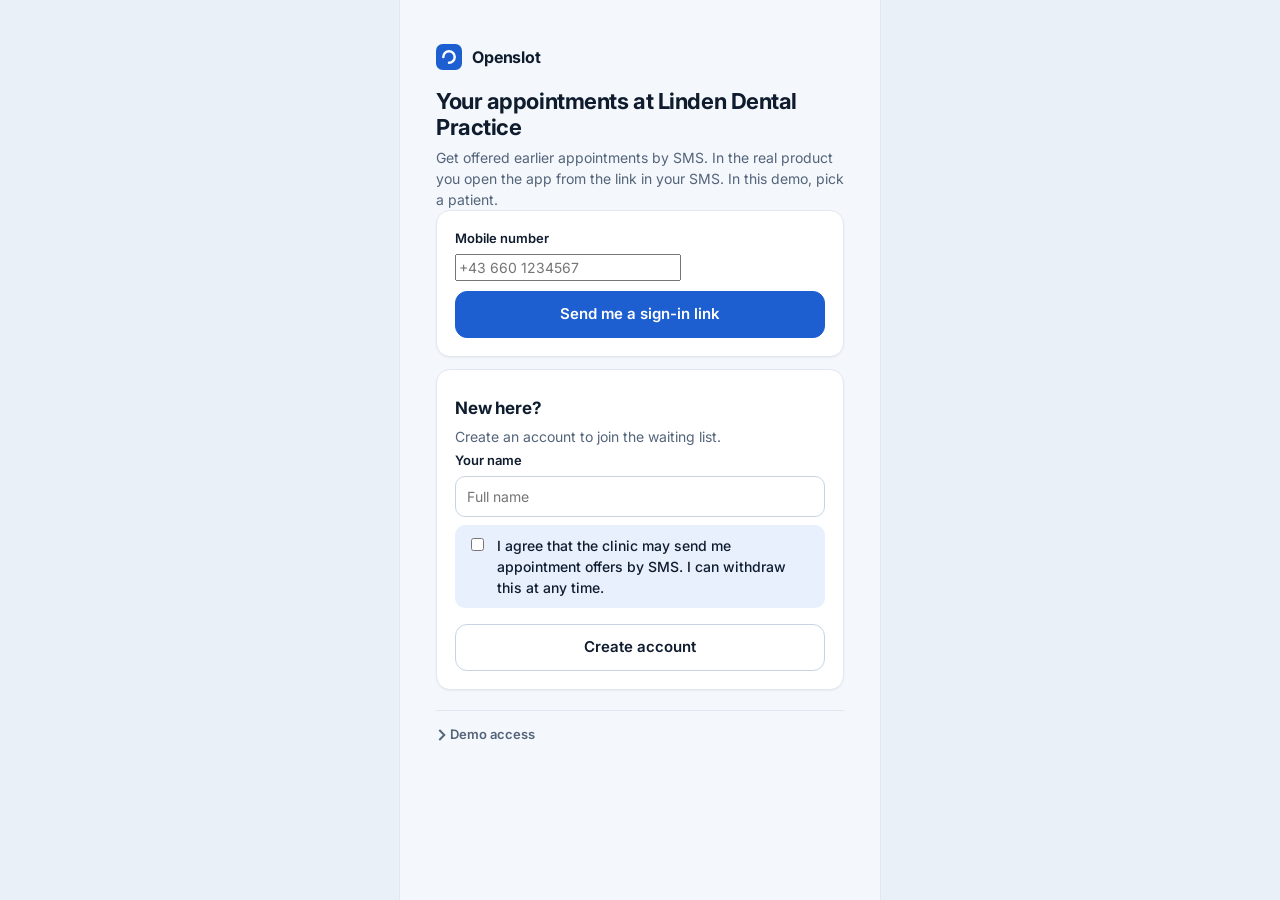
==== commit 10a824bf: "Openslot v6: product-style chrome (demo items in a menu), medical blue light default, dark and teal " ====
--- a/patient.html
+++ b/patient.html
@@ -3,11 +3,11 @@
 <head>
   <meta charset="utf-8">
   <meta name="viewport" content="width=device-width, initial-scale=1, viewport-fit=cover">
-  <meta name="theme-color" content="#0b6e68">
-  <script>try{var t=localStorage.getItem('openslot-theme');if(t)document.documentElement.dataset.theme=t}catch(e){}</script>
+  <meta name="theme-color" content="#1d5fd1">
+  <script>try{var d=document.documentElement,t=localStorage.getItem('openslot-theme')||'light',a=localStorage.getItem('openslot-accent');d.dataset.theme=t;if(a&&a!=='blue')d.dataset.accent=a}catch(e){document.documentElement.dataset.theme='light'}</script>
   <title>Openslot · Patient app (demo)</title>
   <meta name="description" content="Openslot patient app demo. All data is fictional.">
-  <link rel="icon" href="data:image/svg+xml,%3Csvg xmlns='http://www.w3.org/2000/svg' viewBox='0 0 32 32'%3E%3Crect width='32' height='32' rx='8' fill='%230b6e68'/%3E%3Cpath d='M9 16a7 7 0 1 1 7 7' fill='none' stroke='white' stroke-width='3' stroke-linecap='round'/%3E%3C/svg%3E">
+  <link rel="icon" href="data:image/svg+xml,%3Csvg xmlns='http://www.w3.org/2000/svg' viewBox='0 0 32 32'%3E%3Crect width='32' height='32' rx='8' fill='%231d5fd1'/%3E%3Cpath d='M9 16a7 7 0 1 1 7 7' fill='none' stroke='white' stroke-width='3' stroke-linecap='round'/%3E%3C/svg%3E">
   <link rel="preconnect" href="https://fonts.googleapis.com"><link rel="preconnect" href="https://fonts.gstatic.com" crossorigin>
   <link href="https://fonts.googleapis.com/css2?family=Inter:wght@400;500;600;700&display=swap" rel="stylesheet">
   <link rel="stylesheet" href="styles.css">
--- a/styles.css
+++ b/styles.css
@@ -1,35 +1,41 @@
 /* Openslot demo styles. Tokens first, then base, layout, components, patient app, responsive, dark mode. */
 :root{
-  --bg:#f3f5f6; --surface:#ffffff; --surface-2:#f8f9fa; --surface-3:#eef1f3;
-  --ink:#14202b; --muted:#566371; --line:#e1e5e9; --line-strong:#cbd2d9;
-  --brand:#0b6e68; --brand-strong:#084f4b; --brand-soft:#e5f3f1; --on-brand:#ffffff;
-  --info:#1d4ed8; --info-soft:#e8effe; --ok:#12733b; --ok-soft:#e3f4ea; --warn:#8a5200; --warn-soft:#fff3dc; --bad:#b3392e; --bad-soft:#fdecea;
-  --warn-line:#ecd29b; --info-line:#bccbf3; --ok-line:#b4dcc3; --bad-line:#f0c3be;
-  --now:#d4503f; --chart:#8fc4bf; --chart-live:#0b6e68;
+  --bg:#f4f7fb; --surface:#ffffff; --surface-2:#f8fafd; --surface-3:#eaf0f8;
+  --ink:#0f1c2e; --muted:#53647a; --line:#e0e7f1; --line-strong:#c8d3e1;
+  --brand:#1d5fd1; --brand-strong:#154aa8; --brand-soft:#e8f0fd; --on-brand:#ffffff;
+  --info:#1d5fd1; --info-soft:#e8f0fd; --ok:#12733b; --ok-soft:#e3f4ea; --warn:#8a5200; --warn-soft:#fff3dc; --bad:#b3392e; --bad-soft:#fdecea;
+  --booked:#6b7c93;
+  --warn-line:#ecd29b; --info-line:#bccffa; --ok-line:#b4dcc3; --bad-line:#f0c3be;
+  --now:#d4503f; --chart:#a9c3f0; --chart-live:#1d5fd1;
   --r-sm:6px; --r:10px; --r-lg:14px;
   --shadow:0 1px 2px rgba(16,24,40,.05); --shadow-lg:0 12px 32px rgba(16,24,40,.16);
   --font:"Inter",system-ui,-apple-system,"Segoe UI",Roboto,Helvetica,Arial,sans-serif;
   --ease:cubic-bezier(.2,.7,.2,1);
   color-scheme:light;
 }
-@media (prefers-color-scheme:dark){:root:not([data-theme="light"]){
-  --bg:#0e1418; --surface:#151d23; --surface-2:#1a242b; --surface-3:#212d35;
-  --ink:#e8edf1; --muted:#97a5b1; --line:#25313a; --line-strong:#364652;
-  --brand:#3bb8ac; --brand-strong:#66d3c8; --brand-soft:#123532; --on-brand:#04201d;
-  --info:#8aa9ff; --info-soft:#17244a; --ok:#5fcf8c; --ok-soft:#12301f; --warn:#f2bb66; --warn-soft:#38290b; --bad:#ff8c80; --bad-soft:#3a1916;
-  --warn-line:#5b4415; --info-line:#2b3d73; --ok-line:#1f5233; --bad-line:#6a2a25;
-  --now:#ff6b57; --chart:#2a6f69; --chart-live:#3bb8ac;
+/* Teal accent (option) */
+:root[data-accent="teal"]{--brand:#0b6e68;--brand-strong:#084f4b;--brand-soft:#e5f3f1;--chart:#8fc4bf;--chart-live:#0b6e68}
+/* Dark theme (option). Applies when chosen, or when Auto is chosen and the device prefers dark. */
+@media (prefers-color-scheme:dark){:root[data-theme="auto"]{
+  --bg:#0c141f; --surface:#121c2a; --surface-2:#172334; --surface-3:#1e2d42;
+  --ink:#e8eef6; --muted:#93a4b8; --line:#223248; --line-strong:#33475f;
+  --brand:#5b9bff; --brand-strong:#8ab8ff; --brand-soft:#14284a; --on-brand:#06142b;
+  --info:#7db0ff; --info-soft:#14284a; --ok:#5fcf8c; --ok-soft:#12301f; --warn:#f2bb66; --warn-soft:#38290b; --bad:#ff8c80; --bad-soft:#3a1916;
+  --booked:#7f90a8; --warn-line:#5b4415; --info-line:#28457a; --ok-line:#1f5233; --bad-line:#6a2a25;
+  --now:#ff6b57; --chart:#2c4f8c; --chart-live:#5b9bff;
   --shadow:0 1px 2px rgba(0,0,0,.4); --shadow-lg:0 12px 32px rgba(0,0,0,.55); color-scheme:dark;
-}}
+}
+:root[data-theme="auto"][data-accent="teal"]{--brand:#3bb8ac;--brand-strong:#66d3c8;--brand-soft:#123532;--on-brand:#04201d;--chart:#2a6f69;--chart-live:#3bb8ac}}
 :root[data-theme="dark"]{
-  --bg:#0e1418; --surface:#151d23; --surface-2:#1a242b; --surface-3:#212d35;
-  --ink:#e8edf1; --muted:#97a5b1; --line:#25313a; --line-strong:#364652;
-  --brand:#3bb8ac; --brand-strong:#66d3c8; --brand-soft:#123532; --on-brand:#04201d;
-  --info:#8aa9ff; --info-soft:#17244a; --ok:#5fcf8c; --ok-soft:#12301f; --warn:#f2bb66; --warn-soft:#38290b; --bad:#ff8c80; --bad-soft:#3a1916;
-  --warn-line:#5b4415; --info-line:#2b3d73; --ok-line:#1f5233; --bad-line:#6a2a25;
-  --now:#ff6b57; --chart:#2a6f69; --chart-live:#3bb8ac;
+  --bg:#0c141f; --surface:#121c2a; --surface-2:#172334; --surface-3:#1e2d42;
+  --ink:#e8eef6; --muted:#93a4b8; --line:#223248; --line-strong:#33475f;
+  --brand:#5b9bff; --brand-strong:#8ab8ff; --brand-soft:#14284a; --on-brand:#06142b;
+  --info:#7db0ff; --info-soft:#14284a; --ok:#5fcf8c; --ok-soft:#12301f; --warn:#f2bb66; --warn-soft:#38290b; --bad:#ff8c80; --bad-soft:#3a1916;
+  --booked:#7f90a8; --warn-line:#5b4415; --info-line:#28457a; --ok-line:#1f5233; --bad-line:#6a2a25;
+  --now:#ff6b57; --chart:#2c4f8c; --chart-live:#5b9bff;
   --shadow:0 1px 2px rgba(0,0,0,.4); --shadow-lg:0 12px 32px rgba(0,0,0,.55); color-scheme:dark;
 }
+:root[data-theme="dark"][data-accent="teal"]{--brand:#3bb8ac;--brand-strong:#66d3c8;--brand-soft:#123532;--on-brand:#04201d;--chart:#2a6f69;--chart-live:#3bb8ac}
 
 /* ---------- base ---------- */
 *{box-sizing:border-box}
@@ -193,7 +199,7 @@
 .sched-axis span{position:absolute;right:8px;font-size:11px;color:var(--muted);font-variant-numeric:tabular-nums}
 .hline{position:absolute;left:0;right:0;border-top:1px solid var(--surface-3)}
 .sched-col{min-width:0}
-.blk{position:absolute;left:6px;right:6px;border:1px solid var(--line-strong);border-left:4px solid var(--info);background:var(--surface);border-radius:var(--r-sm);padding:3px 8px;text-align:left;cursor:pointer;display:flex;flex-direction:row;gap:8px;align-items:flex-start;overflow:hidden;line-height:1.25;transition:background .2s,border-color .2s,box-shadow .15s}
+.blk{position:absolute;left:6px;right:6px;border:1px solid var(--line-strong);border-left:4px solid var(--booked);background:var(--surface);border-radius:var(--r-sm);padding:3px 8px;text-align:left;cursor:pointer;display:flex;flex-direction:row;gap:8px;align-items:flex-start;overflow:hidden;line-height:1.25;transition:background .2s,border-color .2s,box-shadow .15s}
 .blk:hover{box-shadow:0 2px 8px rgba(16,24,40,.12)}
 .blk-main{display:flex;flex-direction:column;min-width:0}
 .blk-t{font-size:11px;color:var(--muted);font-variant-numeric:tabular-nums;font-weight:600}
@@ -427,3 +433,42 @@
   input,select,textarea{font-size:16px}
   .nav a{min-height:44px}
 }
+
+/* ---------- product chrome: menus, search ---------- */
+.icon-btn{width:36px;height:36px;border-radius:var(--r);border:1px solid transparent;background:transparent;color:var(--muted);cursor:pointer;display:grid;place-items:center;transition:background .15s,color .15s}
+.icon-btn:hover,.icon-btn[aria-expanded="true"]{background:var(--surface-3);color:var(--ink)}
+.icon-btn svg{width:20px;height:20px;fill:none;stroke:currentColor;stroke-linecap:round}
+.avatar-btn{display:flex;align-items:center;gap:10px;padding:4px 8px 4px 4px;border-radius:999px;border:1px solid transparent;background:transparent;cursor:pointer;text-align:left;transition:background .15s}
+.avatar-btn:hover,.avatar-btn[aria-expanded="true"]{background:var(--surface-3)}
+.gsearch{flex:1;max-width:380px;position:relative;display:block;margin:0 auto}
+.gsearch svg{position:absolute;left:12px;top:50%;transform:translateY(-50%);width:16px;height:16px;fill:none;stroke:var(--muted);stroke-width:2;stroke-linecap:round;pointer-events:none}
+.gsearch input{padding:8px 12px 8px 34px;background:var(--surface-3);border-color:transparent;border-radius:999px;width:100%}
+.gsearch input:focus{background:var(--surface)}
+.pop-scrim{position:fixed;inset:0;z-index:44;background:transparent}
+.popover{position:fixed;top:64px;right:16px;width:300px;max-width:calc(100% - 20px);background:var(--surface);border:1px solid var(--line);border-radius:var(--r-lg);box-shadow:var(--shadow-lg);z-index:46;padding:8px;animation:pop2 .16s var(--ease)}
+.pop-head{display:flex;gap:12px;align-items:center;justify-content:space-between;padding:10px 10px 12px;border-bottom:1px solid var(--line);margin-bottom:6px}
+.pop-head .avatar{width:40px;height:40px;font-size:14px}
+.pop-head > div{flex:1;line-height:1.35;font-size:13px}
+.pop-row{display:flex;justify-content:space-between;align-items:center;gap:10px;padding:8px 10px;font-size:13px}
+.pop-row.col{flex-direction:column;align-items:stretch;gap:8px}
+.pop-row > span:first-child{color:var(--muted)}
+.pop-item{display:block;width:100%;text-align:left;padding:10px;border-radius:var(--r);background:none;border:0;cursor:pointer;font-weight:500;text-decoration:none;font-size:14px}
+.pop-item:hover{background:var(--surface-3)}
+.pop-item.danger{color:var(--bad)}
+.pop-note{font-size:12px;color:var(--muted);padding:10px 10px 6px;border-top:1px solid var(--line);margin-top:6px}
+@keyframes pop2{from{transform:translateY(-6px);opacity:0}to{transform:none;opacity:1}}
+.pt-top .popover,.pt-wrap ~ .popover{top:60px}
+details.demo-access{margin-top:20px;border-top:1px solid var(--line);padding-top:12px}
+details.demo-access summary{cursor:pointer;color:var(--muted);font-weight:600;font-size:13px;list-style:none;display:inline-flex;gap:6px;align-items:center}
+details.demo-access summary::before{content:"";width:6px;height:6px;border-right:2px solid currentColor;border-bottom:2px solid currentColor;transform:rotate(-45deg);transition:transform .15s}
+details.demo-access[open] summary::before{transform:rotate(45deg)}
+details.demo-access summary::-webkit-details-marker{display:none}
+.form-err{color:var(--bad);font-size:13px;margin-top:6px}
+.pt-card label{font-weight:600;font-size:13px;display:block;margin-bottom:6px}
+.pt-card label.check,.pt-card label.consent{font-weight:500;font-size:14px;display:flex}
+@media (max-width:1100px){.gsearch{display:none}.topbar{justify-content:space-between}}
+@media (max-width:820px){
+  .topbar-right > .icon-btn{display:grid}
+  .avatar-btn .user-t{display:none}
+  .popover{right:10px;top:60px}
+}
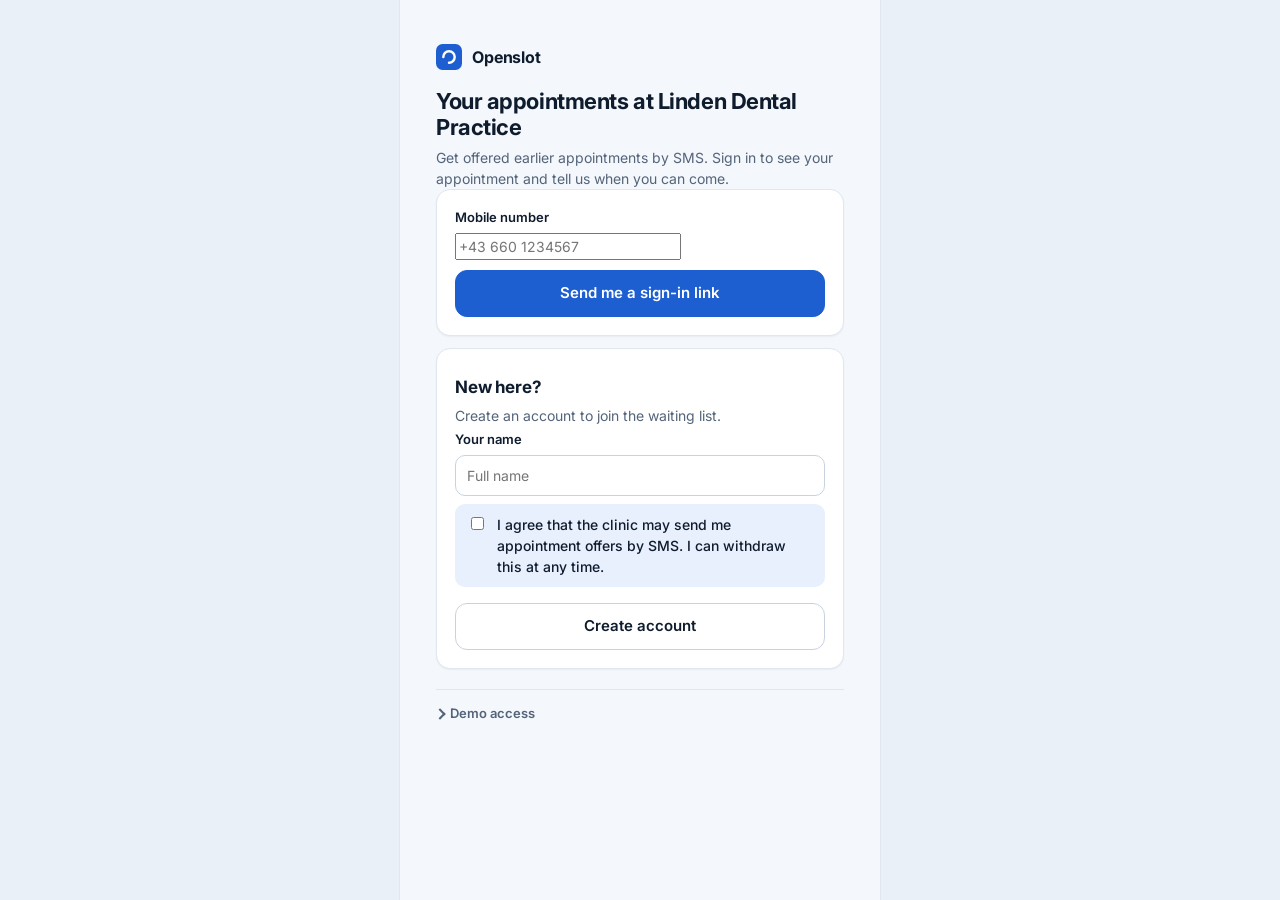
==== commit db61f8ac: "Clinic setup (opening hours, team, treatments) and clean URL routing - Settings: clinic name, openin" ====
--- a/patient.html
+++ b/patient.html
@@ -10,12 +10,12 @@
   <link rel="icon" href="data:image/svg+xml,%3Csvg xmlns='http://www.w3.org/2000/svg' viewBox='0 0 32 32'%3E%3Crect width='32' height='32' rx='8' fill='%231d5fd1'/%3E%3Cpath d='M9 16a7 7 0 1 1 7 7' fill='none' stroke='white' stroke-width='3' stroke-linecap='round'/%3E%3C/svg%3E">
   <link rel="preconnect" href="https://fonts.googleapis.com"><link rel="preconnect" href="https://fonts.gstatic.com" crossorigin>
   <link href="https://fonts.googleapis.com/css2?family=Inter:wght@400;500;600;700&display=swap" rel="stylesheet">
-  <link rel="stylesheet" href="styles.css">
+  <link rel="stylesheet" href="/styles.css">
 </head>
 <body class="patient">
   <div id="app"></div>
-  <script src="config.js"></script>
-  <script src="core.js"></script>
-  <script src="patient.js"></script>
+  <script src="/config.js"></script>
+  <script src="/core.js"></script>
+  <script src="/patient.js"></script>
 </body>
 </html>
--- a/styles.css
+++ b/styles.css
@@ -472,3 +472,33 @@
   .avatar-btn .user-t{display:none}
   .popover{right:10px;top:60px}
 }
+
+/* ---------- settings: tabs, hours, team, setup ---------- */
+.tabs{display:flex;gap:4px;border-bottom:1px solid var(--line);margin:20px 0;overflow-x:auto}
+.tabs button{background:none;border:0;border-bottom:2px solid transparent;padding:10px 14px;font-weight:600;color:var(--muted);cursor:pointer;white-space:nowrap;margin-bottom:-1px}
+.tabs button:hover{color:var(--ink)}
+.tabs button[aria-selected="true"]{color:var(--brand-strong);border-bottom-color:var(--brand)}
+.setup{padding:16px 18px}
+.setup-top{display:flex;align-items:center;gap:16px;margin-bottom:12px;flex-wrap:wrap}
+.setup-top .progress{flex:1;min-width:140px;margin:0}
+.setup-items{display:flex;gap:8px;flex-wrap:wrap}
+.setup-item{display:inline-flex;gap:8px;align-items:center;padding:6px 12px;border-radius:999px;border:1px solid var(--line-strong);background:var(--surface);cursor:pointer;font-weight:500}
+.setup-item .sd{width:18px;height:18px;border-radius:50%;display:grid;place-items:center;font-size:11px;font-weight:700;background:var(--warn-soft);color:var(--warn)}
+.setup-item.ok .sd{background:var(--ok-soft);color:var(--ok)}
+.setup-item:hover{background:var(--surface-3)}
+.hrow{display:flex;justify-content:space-between;align-items:center;gap:12px;padding:14px 18px;border-top:1px solid var(--line);flex-wrap:wrap}
+.hrow:first-of-type{border-top:0}
+.hrow.closed strong{color:var(--muted)}
+.hours-inputs{display:flex;align-items:center;gap:8px}
+.hours-inputs input{width:auto;padding:7px 8px}
+.prac{padding:16px 18px;border-top:1px solid var(--line);display:flex;flex-direction:column;gap:10px}
+.prac:first-of-type{border-top:0}
+.prac-main{display:flex;gap:12px;align-items:center}
+.prac-fields{flex:1;display:flex;gap:8px;flex-wrap:wrap}
+.prac-fields input{flex:1;min-width:140px}
+.prac-days{display:flex;gap:6px;flex-wrap:wrap}
+.prac-days button{padding:5px 11px;border-radius:999px;border:1px solid var(--line-strong);background:var(--surface);cursor:pointer;font-weight:600;color:var(--muted);font-size:13px}
+.prac-days button[aria-pressed="true"]{background:var(--brand-soft);border-color:var(--brand);color:var(--brand-strong)}
+.closed-band{position:absolute;left:0;right:0;background:repeating-linear-gradient(135deg,var(--surface-3) 0 5px,transparent 5px 10px);opacity:.75;pointer-events:none;z-index:0}
+.blk,.nowline{z-index:1}
+@media (max-width:820px){.hrow{padding:12px 14px}.prac{padding:14px}}
